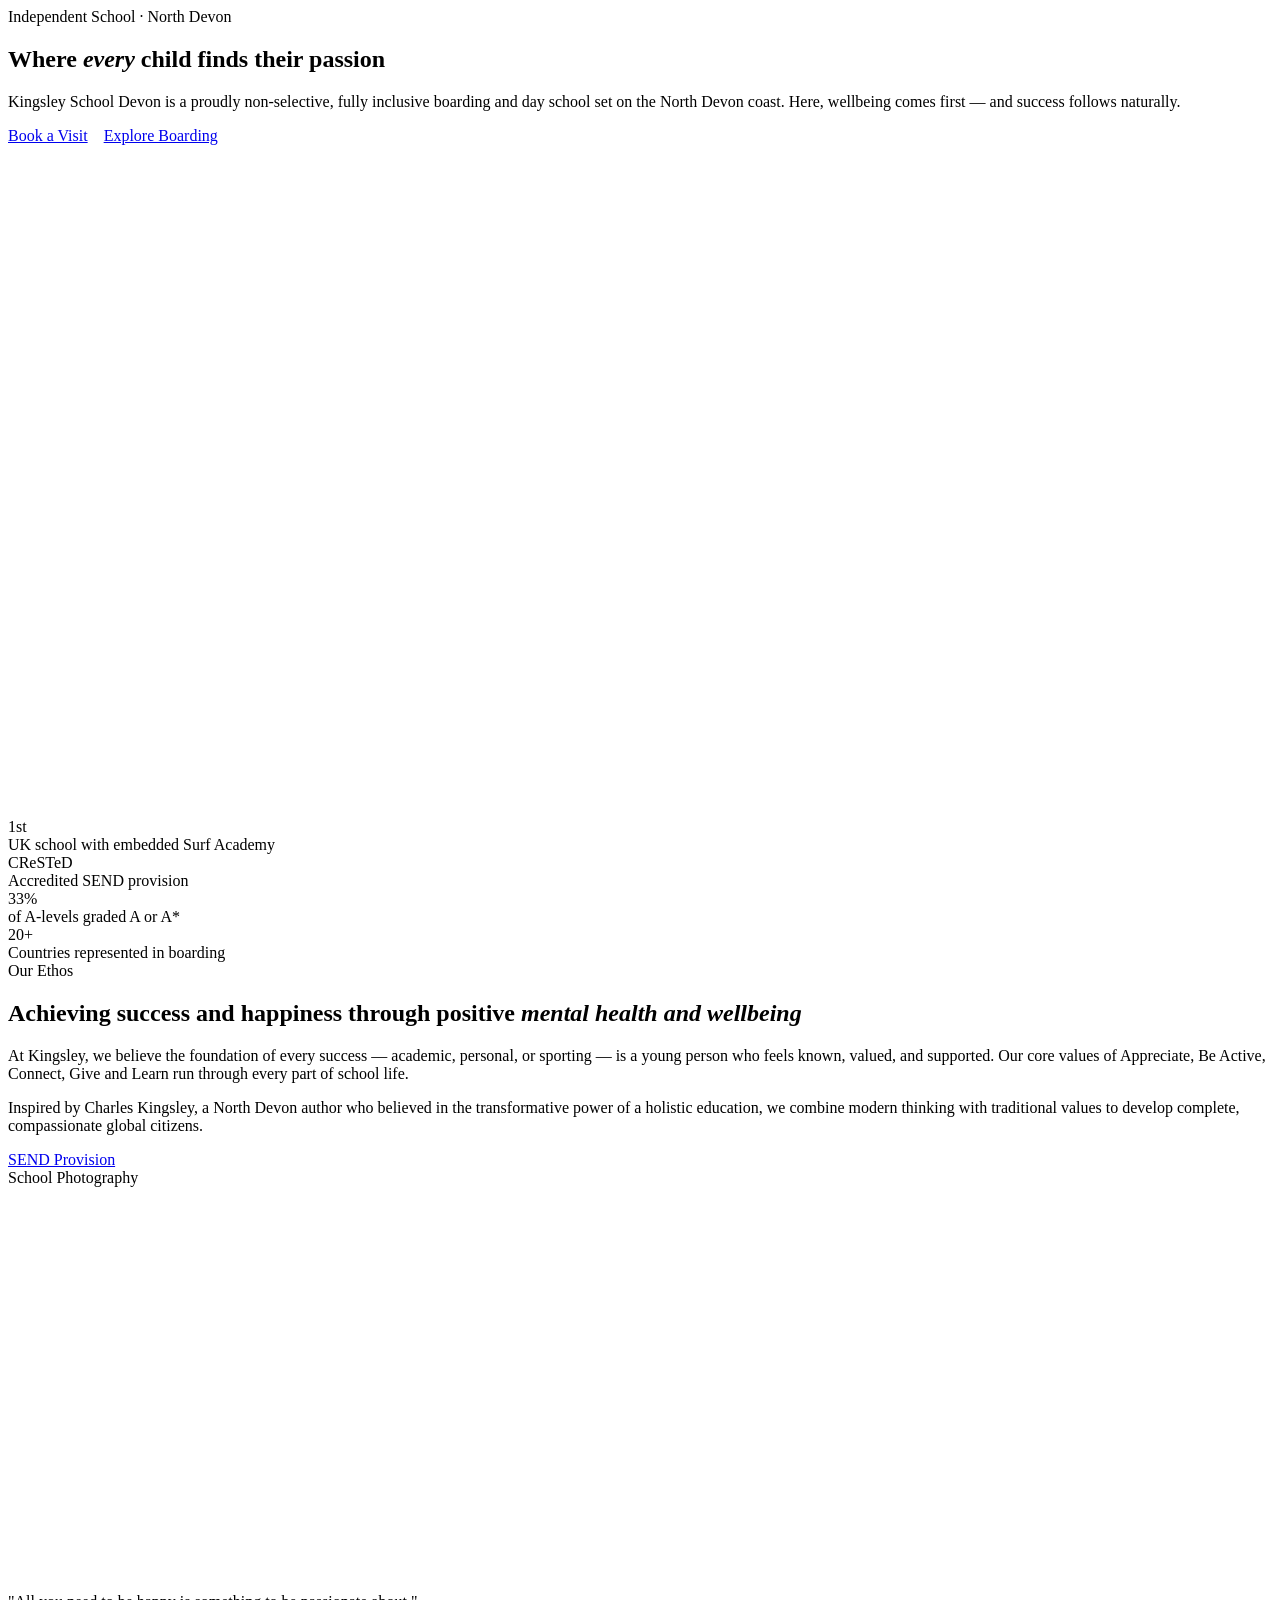
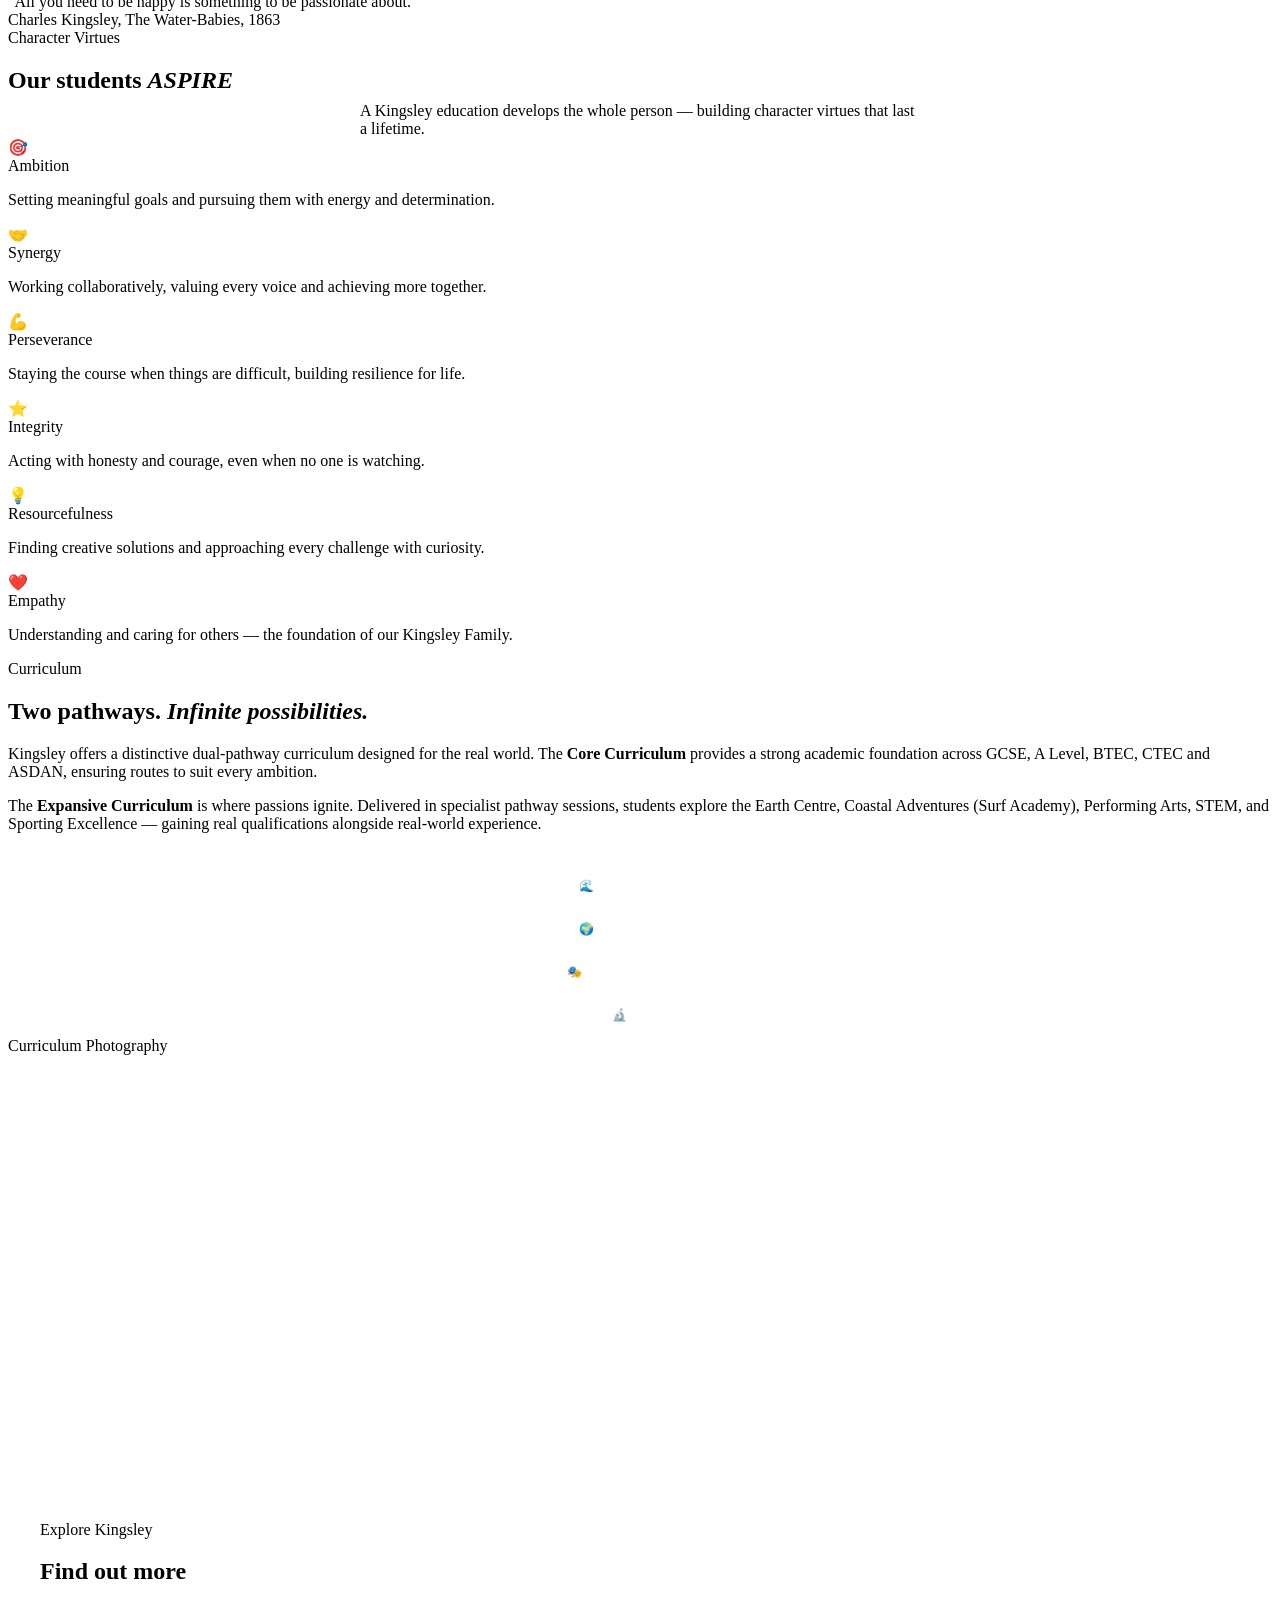
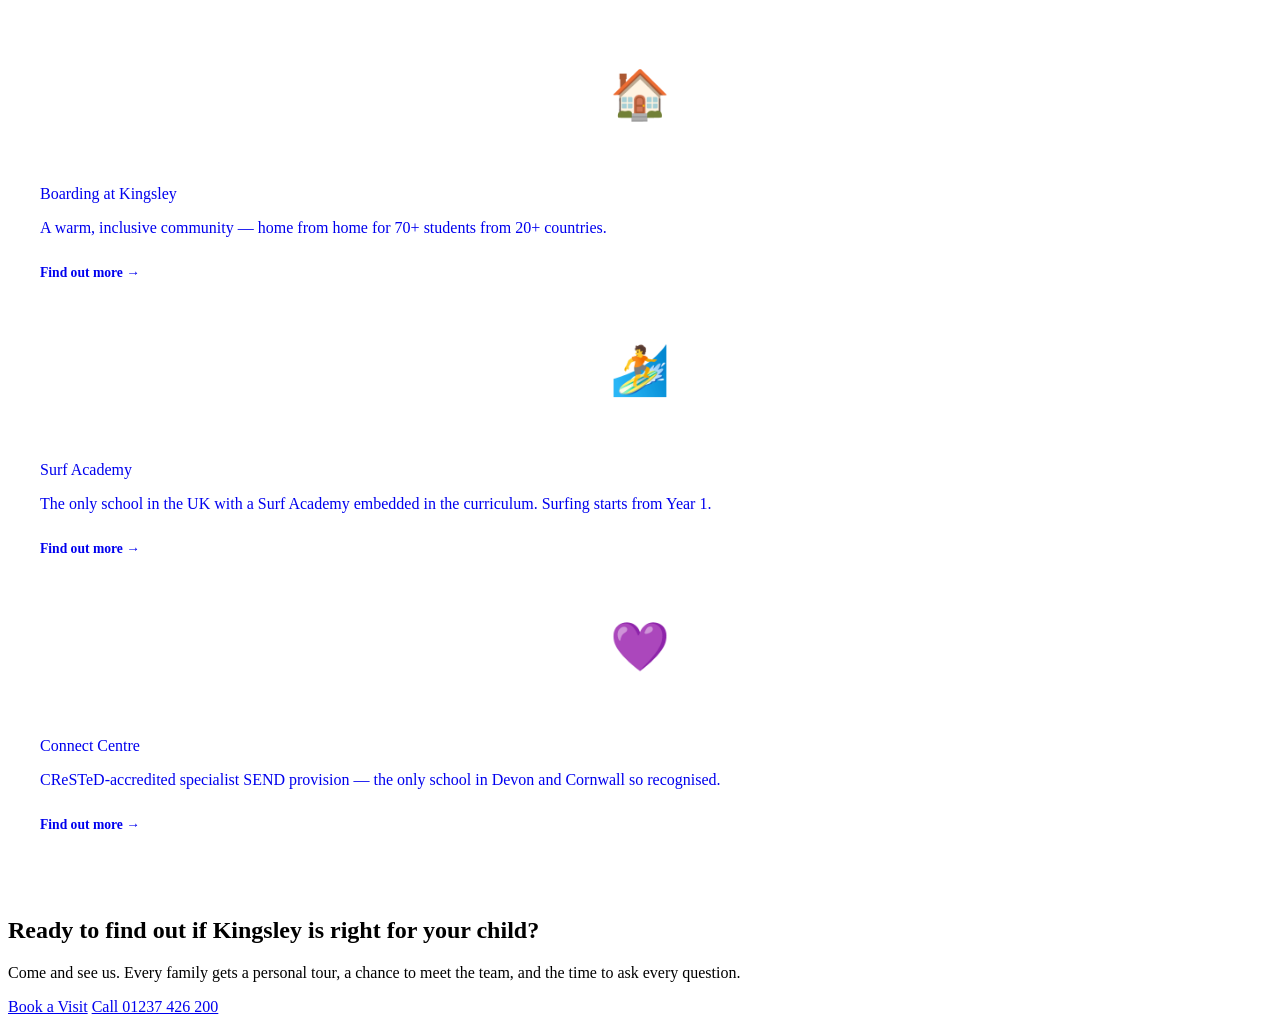
==== index.html @ e1a30c82 "Add files via upload" ====
<!DOCTYPE html>
<html lang="en">
<head>
  <meta charset="UTF-8">
  <meta name="viewport" content="width=device-width, initial-scale=1.0">
  <title>Kingsley School Devon | Nurturing Wellbeing · Achieving Success</title>
  <meta name="description" content="Kingsley School Devon — an independent boarding and day school in North Devon. Non-selective, inclusive, and home to the UK's only embedded Surf Academy.">
  <link rel="stylesheet" href="style.css">
</head>
<body>
<div id="nav-mount"></div>

<div class="page-body">

  <!-- HERO -->
  <section class="hero" style="min-height:90vh;">
    <div class="hero-bg" style="background-image:linear-gradient(to bottom right, #4a1a85, #00A4B1);"></div>
    <div class="hero-block">
      <div class="hero-eyebrow">Independent School · North Devon</div>
      <h1 class="hero-title">Where <em>every</em> child finds their passion</h1>
      <p class="hero-body">Kingsley School Devon is a proudly non-selective, fully inclusive boarding and day school set on the North Devon coast. Here, wellbeing comes first — and success follows naturally.</p>
      <div style="display:flex;gap:16px;flex-wrap:wrap;">
        <a href="mailto:admissions@kingsleydevon.com" class="btn btn-white">Book a Visit</a>
        <a href="boarding.html" class="btn btn-outline">Explore Boarding</a>
      </div>
    </div>
  </section>

  <!-- STAT STRIP -->
  <div class="stat-strip">
    <div class="stat-strip-inner">
      <div class="stat-item"><div class="stat-num">1st</div><div class="stat-label">UK school with embedded Surf Academy</div></div>
      <div class="stat-item"><div class="stat-num">CReSTeD</div><div class="stat-label">Accredited SEND provision</div></div>
      <div class="stat-item"><div class="stat-num">33%</div><div class="stat-label">of A-levels graded A or A*</div></div>
      <div class="stat-item"><div class="stat-num">20+</div><div class="stat-label">Countries represented in boarding</div></div>
    </div>
  </div>

  <!-- ETHOS SECTION -->
  <div class="section">
    <div class="two-col">
      <div>
        <div class="section-eyebrow">Our Ethos</div>
        <h2 class="section-title">Achieving success and happiness through positive <em>mental health and wellbeing</em></h2>
        <p class="section-body">At Kingsley, we believe the foundation of every success — academic, personal, or sporting — is a young person who feels known, valued, and supported. Our core values of Appreciate, Be Active, Connect, Give and Learn run through every part of school life.</p>
        <p class="section-body">Inspired by Charles Kingsley, a North Devon author who believed in the transformative power of a holistic education, we combine modern thinking with traditional values to develop complete, compassionate global citizens.</p>
        <div style="display:flex;gap:16px;flex-wrap:wrap;margin-top:8px;">
          <a href="connect-centre.html" class="btn btn-purple">SEND Provision</a>
        </div>
      </div>
      <div>
        <div class="img-placeholder" style="min-height:400px;">School Photography</div>
        <div class="quote-block" style="margin-top:24px;">
          <div class="quote-text">"All you need to be happy is something to be passionate about."</div>
          <div class="quote-attr">Charles Kingsley, The Water-Babies, 1863</div>
        </div>
      </div>
    </div>
  </div>

  <!-- ASPIRE VALUES -->
  <div class="section-full">
    <div class="section-inner">
      <div class="text-center mb-32">
        <div class="section-eyebrow">Character Virtues</div>
        <h2 class="section-title" style="margin-bottom:8px;">Our students <em>ASPIRE</em></h2>
        <p style="color:var(--text-mid);max-width:560px;margin:0 auto;">A Kingsley education develops the whole person — building character virtues that last a lifetime.</p>
      </div>
      <div class="three-col">
        <div class="card"><div class="card-body"><div class="card-icon">🎯</div><div class="card-title">Ambition</div><p class="card-text">Setting meaningful goals and pursuing them with energy and determination.</p></div></div>
        <div class="card"><div class="card-body"><div class="card-icon">🤝</div><div class="card-title">Synergy</div><p class="card-text">Working collaboratively, valuing every voice and achieving more together.</p></div></div>
        <div class="card"><div class="card-body"><div class="card-icon">💪</div><div class="card-title">Perseverance</div><p class="card-text">Staying the course when things are difficult, building resilience for life.</p></div></div>
        <div class="card"><div class="card-body"><div class="card-icon">⭐</div><div class="card-title">Integrity</div><p class="card-text">Acting with honesty and courage, even when no one is watching.</p></div></div>
        <div class="card"><div class="card-body"><div class="card-icon">💡</div><div class="card-title">Resourcefulness</div><p class="card-text">Finding creative solutions and approaching every challenge with curiosity.</p></div></div>
        <div class="card"><div class="card-body"><div class="card-icon">❤️</div><div class="card-title">Empathy</div><p class="card-text">Understanding and caring for others — the foundation of our Kingsley Family.</p></div></div>
      </div>
    </div>
  </div>

  <!-- CURRICULUM SECTION -->
  <div class="section">
    <div class="two-col reverse">
      <div>
        <div class="section-eyebrow">Curriculum</div>
        <h2 class="section-title">Two pathways. <em>Infinite possibilities.</em></h2>
        <p class="section-body">Kingsley offers a distinctive dual-pathway curriculum designed for the real world. The <strong>Core Curriculum</strong> provides a strong academic foundation across GCSE, A Level, BTEC, CTEC and ASDAN, ensuring routes to suit every ambition.</p>
        <p class="section-body">The <strong>Expansive Curriculum</strong> is where passions ignite. Delivered in specialist pathway sessions, students explore the Earth Centre, Coastal Adventures (Surf Academy), Performing Arts, STEM, and Sporting Excellence — gaining real qualifications alongside real-world experience.</p>
        <div class="four-col" style="margin-top:32px;gap:12px;">
          <div style="background:var(--purple);color:white;padding:14px 10px;border-radius:4px;text-align:center;font-size:0.75rem;font-weight:600;letter-spacing:0.05em;text-transform:uppercase;">🌊 Surf Academy</div>
          <div style="background:var(--teal);color:white;padding:14px 10px;border-radius:4px;text-align:center;font-size:0.75rem;font-weight:600;letter-spacing:0.05em;text-transform:uppercase;">🌍 Earth Centre</div>
          <div style="background:var(--purple);color:white;padding:14px 10px;border-radius:4px;text-align:center;font-size:0.75rem;font-weight:600;letter-spacing:0.05em;text-transform:uppercase;">🎭 Performing Arts</div>
          <div style="background:var(--teal);color:white;padding:14px 10px;border-radius:4px;text-align:center;font-size:0.75rem;font-weight:600;letter-spacing:0.05em;text-transform:uppercase;">🔬 STEM</div>
        </div>
      </div>
      <div>
        <div class="img-placeholder" style="min-height:420px;">Curriculum Photography</div>
      </div>
    </div>
  </div>

  <!-- QUICK LINKS STRIP -->
  <div style="background:var(--sand-light);padding:64px 32px;">
    <div style="max-width:var(--max-width);margin:0 auto;">
      <div class="text-center mb-32">
        <div class="section-eyebrow">Explore Kingsley</div>
        <h2 class="section-title">Find out more</h2>
      </div>
      <div class="three-col">
        <a href="boarding.html" style="text-decoration:none;">
          <div class="card" style="overflow:hidden;">
            <div style="background:linear-gradient(135deg,var(--purple),var(--purple-dark));height:180px;display:flex;align-items:center;justify-content:center;font-size:3rem;">🏠</div>
            <div class="card-body"><div class="card-title">Boarding at Kingsley</div><p class="card-text">A warm, inclusive community — home from home for 70+ students from 20+ countries.</p><span style="color:var(--teal);font-weight:700;font-size:0.85rem;margin-top:12px;display:inline-block;">Find out more →</span></div>
          </div>
        </a>
        <a href="surf-academy.html" style="text-decoration:none;">
          <div class="card" style="overflow:hidden;">
            <div style="background:linear-gradient(135deg,var(--teal),var(--teal-dark));height:180px;display:flex;align-items:center;justify-content:center;font-size:3rem;">🏄</div>
            <div class="card-body"><div class="card-title">Surf Academy</div><p class="card-text">The only school in the UK with a Surf Academy embedded in the curriculum. Surfing starts from Year 1.</p><span style="color:var(--teal);font-weight:700;font-size:0.85rem;margin-top:12px;display:inline-block;">Find out more →</span></div>
          </div>
        </a>
        <a href="connect-centre.html" style="text-decoration:none;">
          <div class="card" style="overflow:hidden;">
            <div style="background:linear-gradient(135deg,#4a1a85,var(--teal));height:180px;display:flex;align-items:center;justify-content:center;font-size:3rem;">💜</div>
            <div class="card-body"><div class="card-title">Connect Centre</div><p class="card-text">CReSTeD-accredited specialist SEND provision — the only school in Devon and Cornwall so recognised.</p><span style="color:var(--teal);font-weight:700;font-size:0.85rem;margin-top:12px;display:inline-block;">Find out more →</span></div>
          </div>
        </a>
      </div>
    </div>
  </div>

  <!-- ADMISSIONS CTA -->
  <div class="admissions-band">
    <h2>Ready to find out if Kingsley is right for your child?</h2>
    <p>Come and see us. Every family gets a personal tour, a chance to meet the team, and the time to ask every question.</p>
    <div class="btn-group">
      <a href="mailto:admissions@kingsleydevon.com" class="btn btn-white">Book a Visit</a>
      <a href="tel:+441237426200" class="btn btn-outline">Call 01237 426 200</a>
    </div>
  </div>

</div><!-- end page-body -->

<div id="footer-mount"></div>
<script src="nav.js"></script>
</body>
</html>
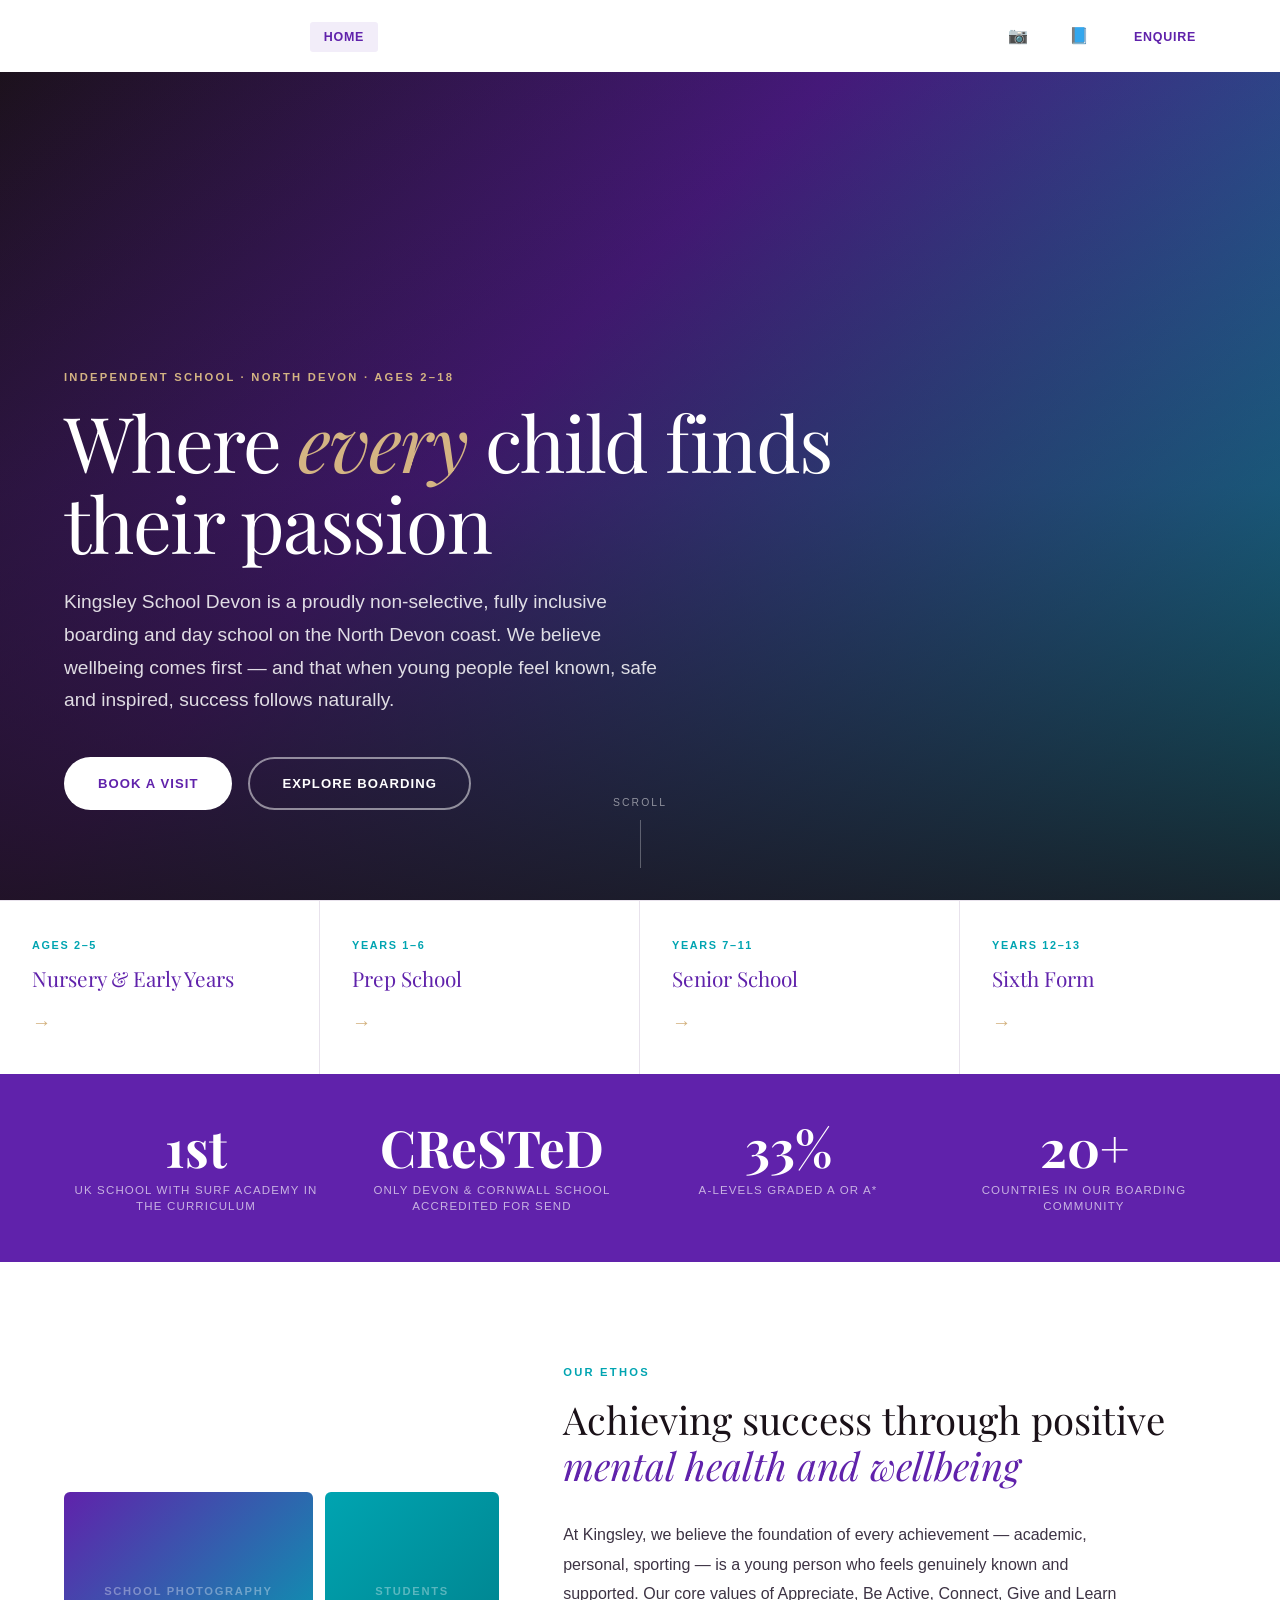
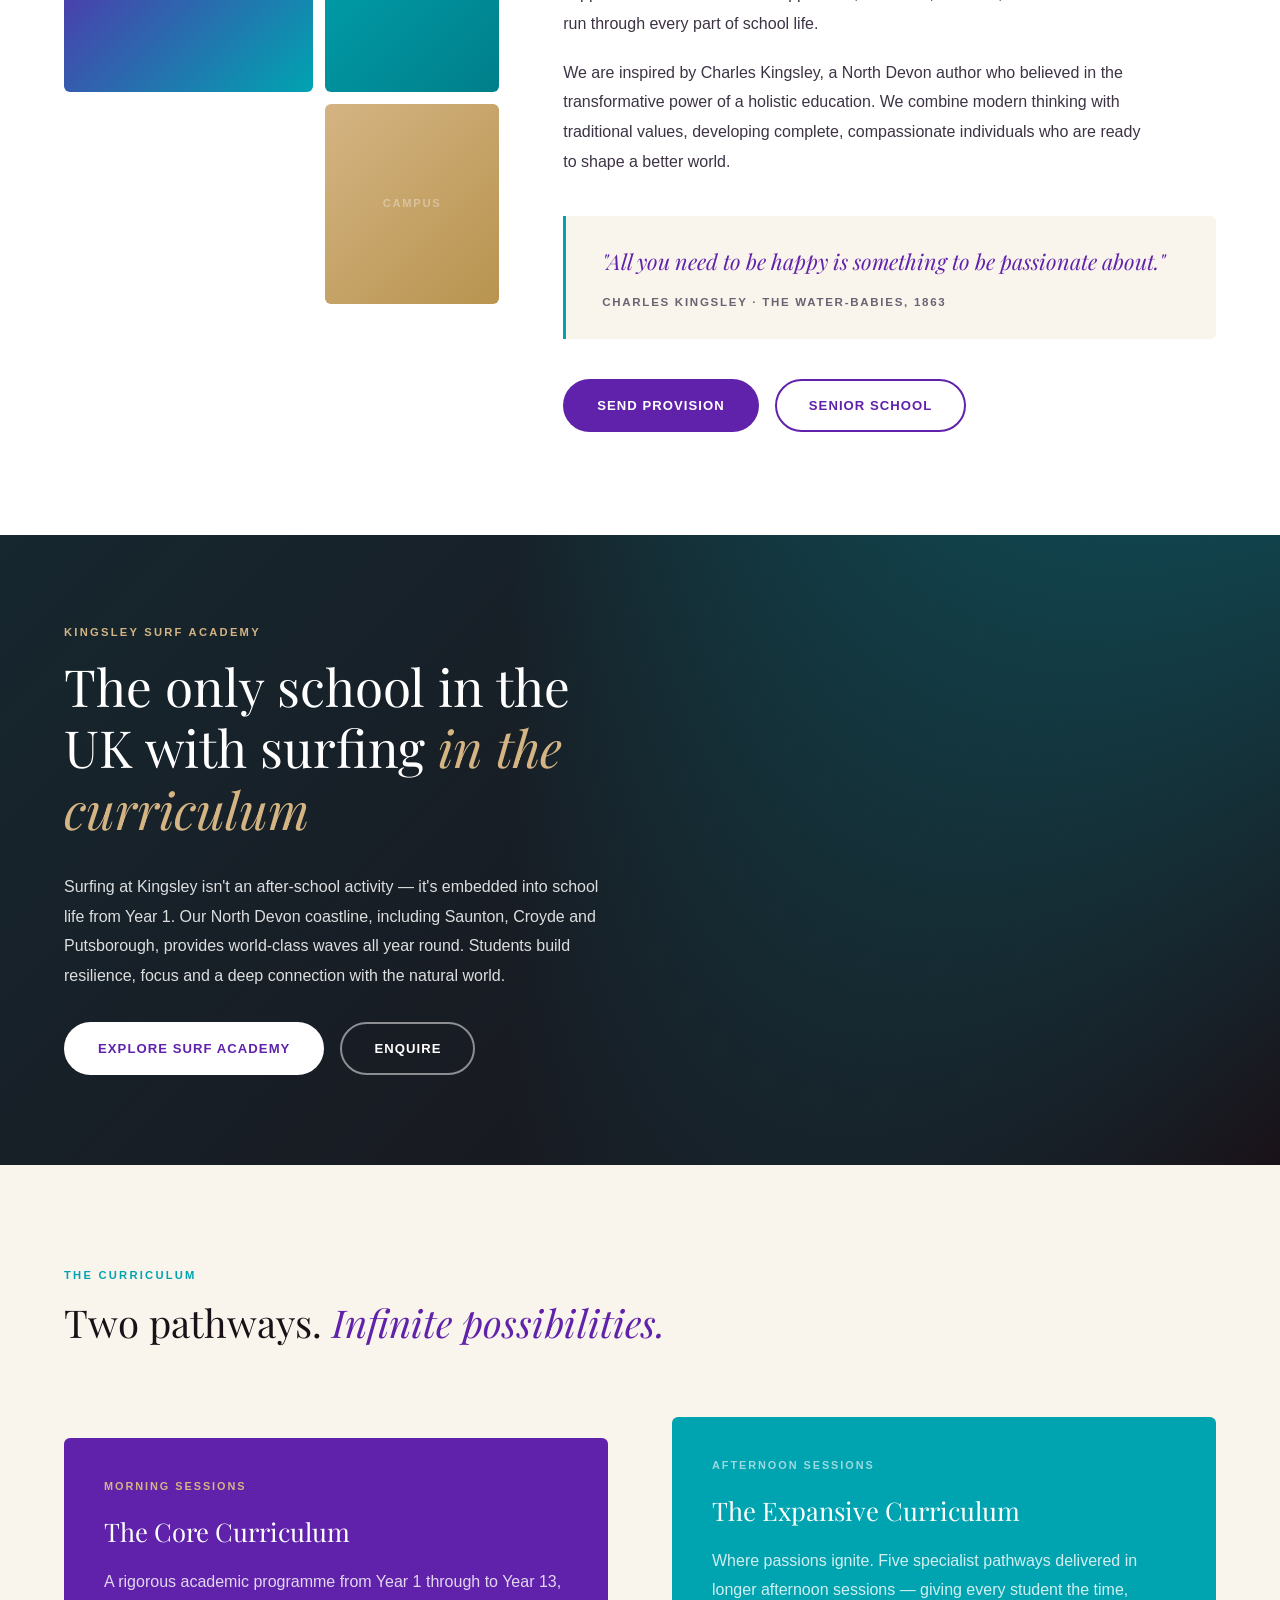
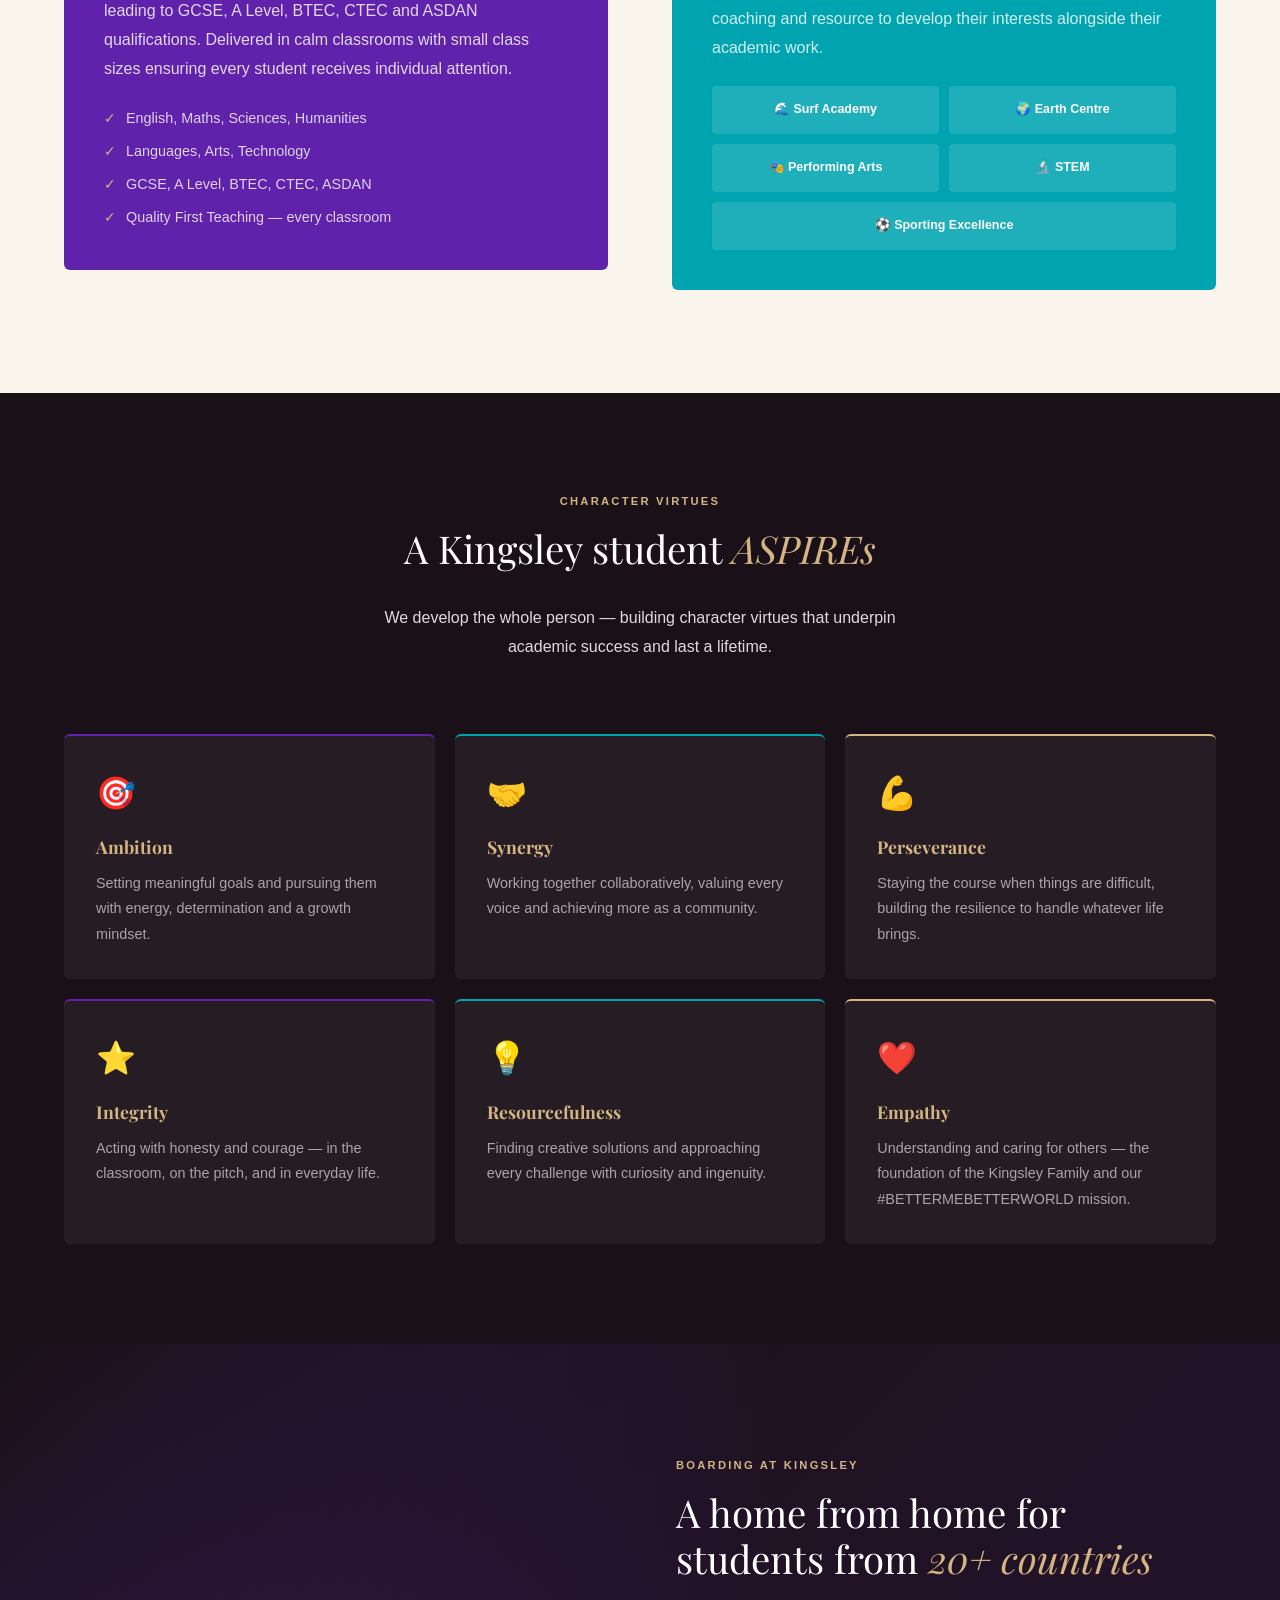
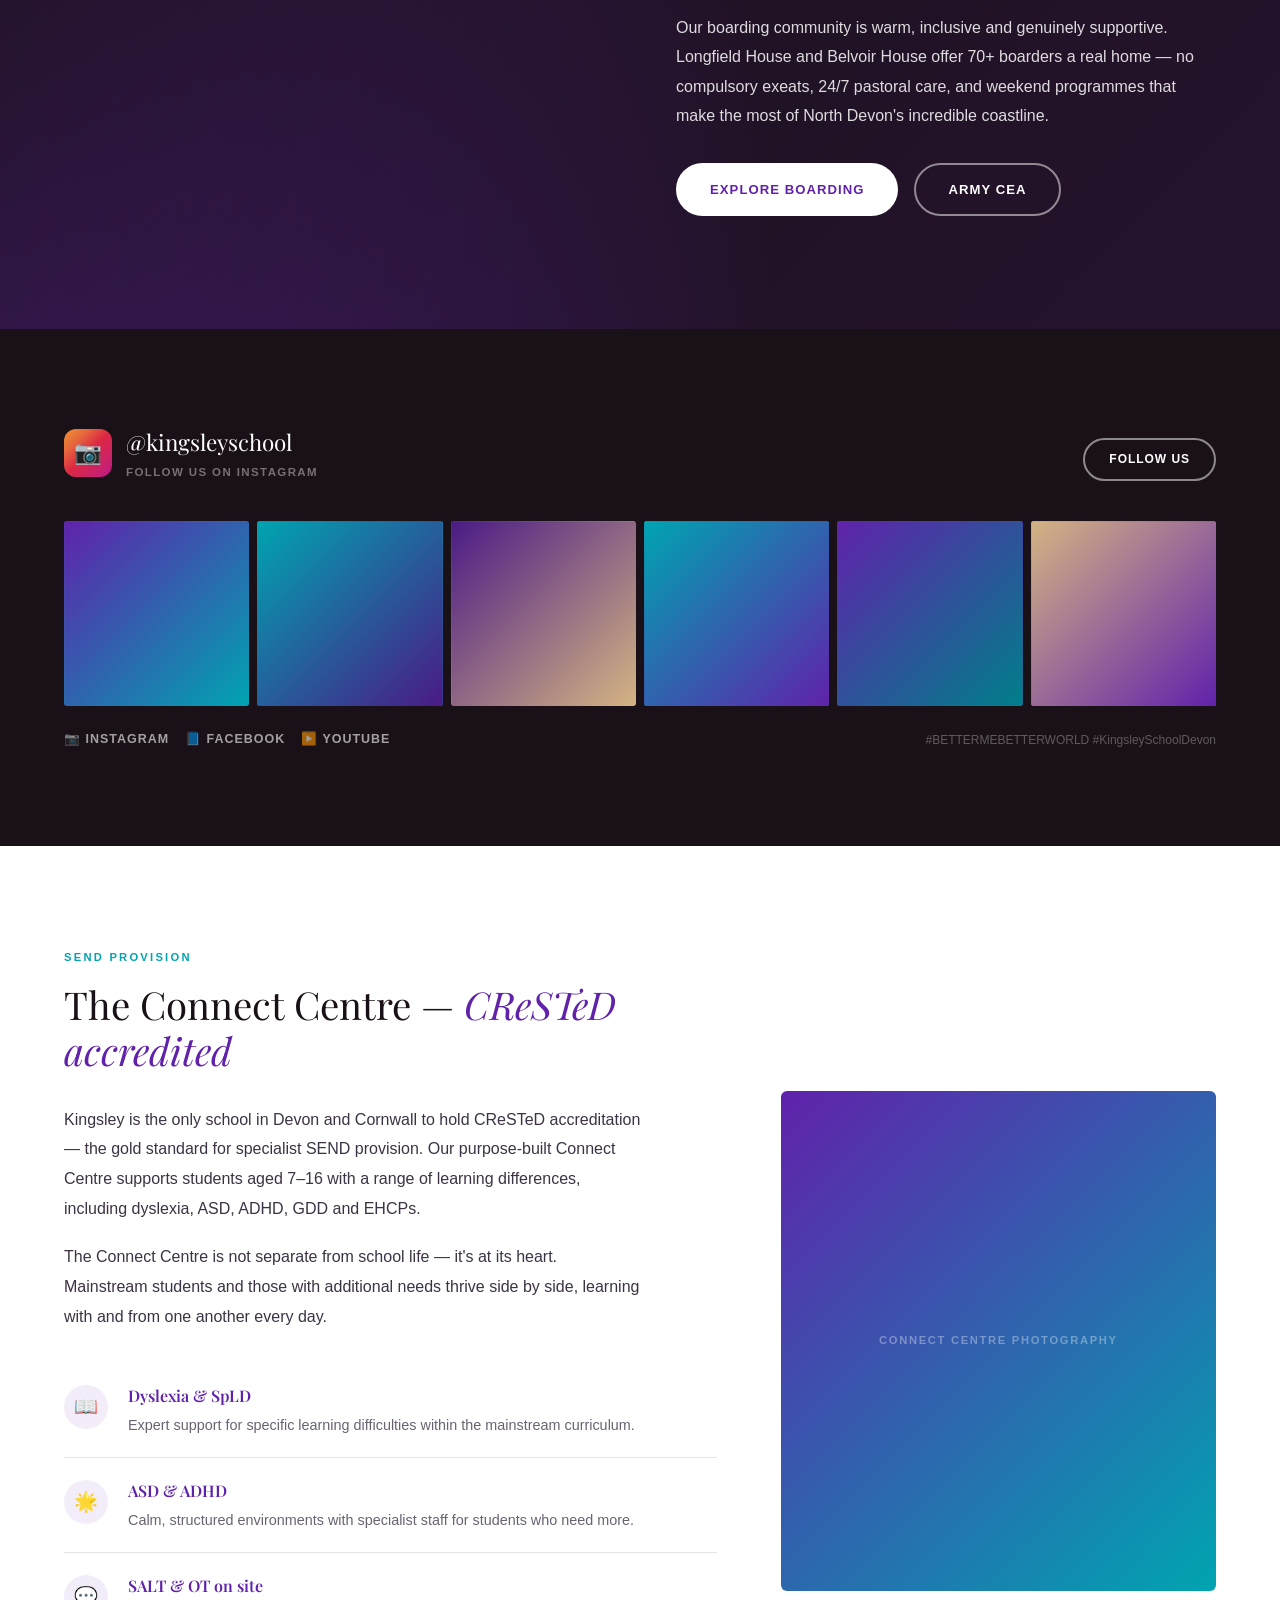
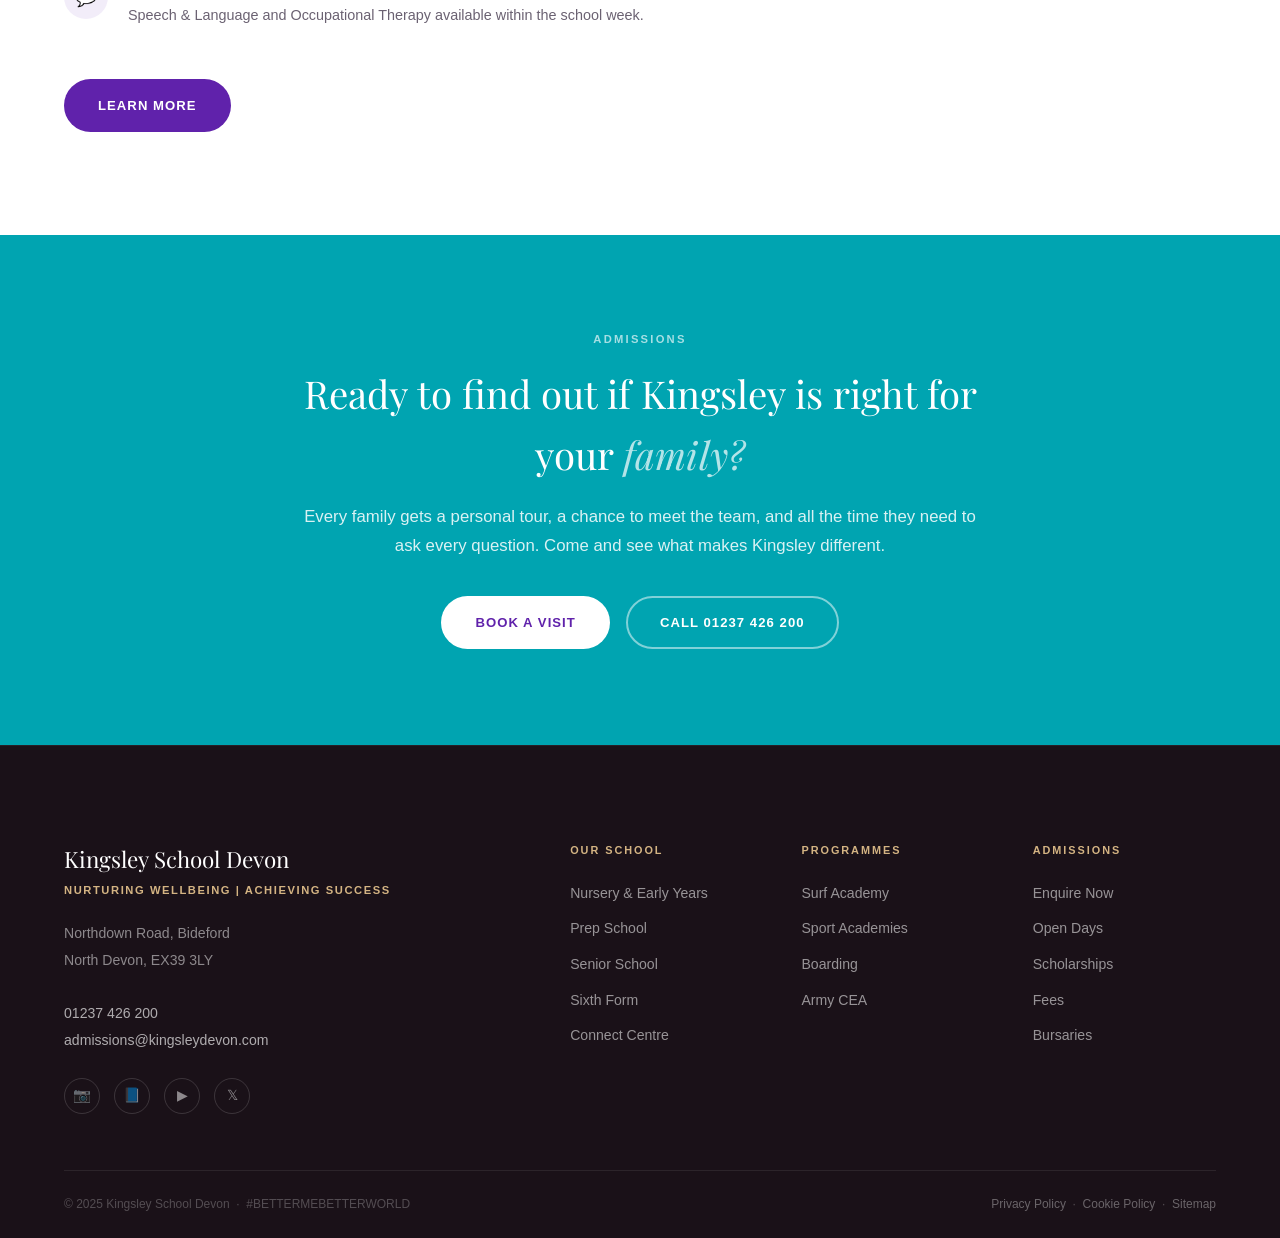
==== commit 11e4a9b2: "Redesign v2: cleaner style system, new school section pages, Instagram feed, scroll nav" ====
--- a/index.html
+++ b/index.html
@@ -4,143 +4,354 @@
   <meta charset="UTF-8">
   <meta name="viewport" content="width=device-width, initial-scale=1.0">
   <title>Kingsley School Devon | Nurturing Wellbeing · Achieving Success</title>
-  <meta name="description" content="Kingsley School Devon — an independent boarding and day school in North Devon. Non-selective, inclusive, and home to the UK's only embedded Surf Academy.">
+  <meta name="description" content="Kingsley School Devon — an independent boarding and day school in North Devon for ages 2–18. Non-selective, inclusive, and home to the UK's only embedded Surf Academy.">
+  <meta property="og:title" content="Kingsley School Devon">
+  <meta property="og:description" content="Where every child finds their passion. Independent school in North Devon, ages 2–18.">
+  <meta property="og:type" content="website">
   <link rel="stylesheet" href="style.css">
 </head>
 <body>
+
 <div id="nav-mount"></div>
 
 <div class="page-body">
 
-  <!-- HERO -->
-  <section class="hero" style="min-height:90vh;">
-    <div class="hero-bg" style="background-image:linear-gradient(to bottom right, #4a1a85, #00A4B1);"></div>
-    <div class="hero-block">
-      <div class="hero-eyebrow">Independent School · North Devon</div>
+  <!-- ═══════════════════════════════════════
+       HERO — full bleed, type over photography
+  ════════════════════════════════════════ -->
+  <section class="hero-fullbleed">
+    <div class="hero-bg-img" style="background-image:linear-gradient(135deg,#1a1118 0%,#4a1a85 40%,#00A4B1 100%);"></div>
+    <div class="hero-overlay"></div>
+
+    <div class="hero-content" style="max-width:var(--max);margin:0 auto;width:100%;padding-bottom:clamp(64px,10vh,120px);">
+      <span class="t-eyebrow t-eyebrow--sand">Independent School · North Devon · Ages 2–18</span>
       <h1 class="hero-title">Where <em>every</em> child finds their passion</h1>
-      <p class="hero-body">Kingsley School Devon is a proudly non-selective, fully inclusive boarding and day school set on the North Devon coast. Here, wellbeing comes first — and success follows naturally.</p>
-      <div style="display:flex;gap:16px;flex-wrap:wrap;">
+      <p class="hero-subtitle">Kingsley School Devon is a proudly non-selective, fully inclusive boarding and day school on the North Devon coast. We believe wellbeing comes first — and that when young people feel known, safe and inspired, success follows naturally.</p>
+      <div class="btn-group">
         <a href="mailto:admissions@kingsleydevon.com" class="btn btn-white">Book a Visit</a>
-        <a href="boarding.html" class="btn btn-outline">Explore Boarding</a>
-      </div>
-    </div>
-  </section>
-
-  <!-- STAT STRIP -->
+        <a href="boarding.html" class="btn btn-outline-white">Explore Boarding</a>
+      </div>
+    </div>
+    <div class="hero-scroll">Scroll</div>
+  </section>
+
+  <!-- ═══════════════════════════════════════
+       SCHOOL NAVIGATION STRIP
+  ════════════════════════════════════════ -->
+  <div class="school-strip">
+    <a href="nursery.html" class="school-strip-item">
+      <span class="school-strip-age">Ages 2–5</span>
+      <span class="school-strip-name">Nursery &amp; Early Years</span>
+      <span class="school-strip-arrow">→</span>
+    </a>
+    <a href="prep-school.html" class="school-strip-item">
+      <span class="school-strip-age">Years 1–6</span>
+      <span class="school-strip-name">Prep School</span>
+      <span class="school-strip-arrow">→</span>
+    </a>
+    <a href="senior-school.html" class="school-strip-item">
+      <span class="school-strip-age">Years 7–11</span>
+      <span class="school-strip-name">Senior School</span>
+      <span class="school-strip-arrow">→</span>
+    </a>
+    <a href="sixth-form.html" class="school-strip-item">
+      <span class="school-strip-age">Years 12–13</span>
+      <span class="school-strip-name">Sixth Form</span>
+      <span class="school-strip-arrow">→</span>
+    </a>
+  </div>
+
+  <!-- ═══════════════════════════════════════
+       STAT STRIP
+  ════════════════════════════════════════ -->
   <div class="stat-strip">
     <div class="stat-strip-inner">
-      <div class="stat-item"><div class="stat-num">1st</div><div class="stat-label">UK school with embedded Surf Academy</div></div>
-      <div class="stat-item"><div class="stat-num">CReSTeD</div><div class="stat-label">Accredited SEND provision</div></div>
-      <div class="stat-item"><div class="stat-num">33%</div><div class="stat-label">of A-levels graded A or A*</div></div>
-      <div class="stat-item"><div class="stat-num">20+</div><div class="stat-label">Countries represented in boarding</div></div>
+      <div>
+        <div class="stat-num">1st</div>
+        <div class="stat-label">UK school with Surf Academy in the curriculum</div>
+      </div>
+      <div>
+        <div class="stat-num">CReSTeD</div>
+        <div class="stat-label">Only Devon & Cornwall school accredited for SEND</div>
+      </div>
+      <div>
+        <div class="stat-num">33%</div>
+        <div class="stat-label">A-levels graded A or A*</div>
+      </div>
+      <div>
+        <div class="stat-num">20+</div>
+        <div class="stat-label">Countries in our boarding community</div>
+      </div>
     </div>
   </div>
 
-  <!-- ETHOS SECTION -->
-  <div class="section">
-    <div class="two-col">
-      <div>
-        <div class="section-eyebrow">Our Ethos</div>
-        <h2 class="section-title">Achieving success and happiness through positive <em>mental health and wellbeing</em></h2>
-        <p class="section-body">At Kingsley, we believe the foundation of every success — academic, personal, or sporting — is a young person who feels known, valued, and supported. Our core values of Appreciate, Be Active, Connect, Give and Learn run through every part of school life.</p>
-        <p class="section-body">Inspired by Charles Kingsley, a North Devon author who believed in the transformative power of a holistic education, we combine modern thinking with traditional values to develop complete, compassionate global citizens.</p>
-        <div style="display:flex;gap:16px;flex-wrap:wrap;margin-top:8px;">
-          <a href="connect-centre.html" class="btn btn-purple">SEND Provision</a>
-        </div>
-      </div>
-      <div>
-        <div class="img-placeholder" style="min-height:400px;">School Photography</div>
-        <div class="quote-block" style="margin-top:24px;">
-          <div class="quote-text">"All you need to be happy is something to be passionate about."</div>
-          <div class="quote-attr">Charles Kingsley, The Water-Babies, 1863</div>
-        </div>
+  <!-- ═══════════════════════════════════════
+       ETHOS — photo left, copy right
+  ════════════════════════════════════════ -->
+  <section class="section">
+    <div class="section-inner">
+      <div class="grid-2 grid-2--40-60">
+        <div class="photo-grid">
+          <div class="photo-grid__main"><div class="photo-placeholder">School Photography</div></div>
+          <div class="photo-grid__top-right"><div class="photo-placeholder photo-placeholder--teal">Students</div></div>
+          <div class="photo-grid__bottom-right"><div class="photo-placeholder photo-placeholder--sand">Campus</div></div>
+        </div>
+        <div>
+          <span class="t-eyebrow">Our Ethos</span>
+          <h2 class="t-h2 u-mb">Achieving success through positive <em>mental health and wellbeing</em></h2>
+          <p class="t-body">At Kingsley, we believe the foundation of every achievement — academic, personal, sporting — is a young person who feels genuinely known and supported. Our core values of Appreciate, Be Active, Connect, Give and Learn run through every part of school life.</p>
+          <p class="t-body">We are inspired by Charles Kingsley, a North Devon author who believed in the transformative power of a holistic education. We combine modern thinking with traditional values, developing complete, compassionate individuals who are ready to shape a better world.</p>
+          <div class="pullquote">
+            <div class="pullquote-text">"All you need to be happy is something to be passionate about."</div>
+            <div class="pullquote-attr">Charles Kingsley · The Water-Babies, 1863</div>
+          </div>
+          <div class="btn-group u-mt">
+            <a href="connect-centre.html" class="btn btn-primary">SEND Provision</a>
+            <a href="senior-school.html" class="btn btn-outline-purple">Senior School</a>
+          </div>
+        </div>
+      </div>
+    </div>
+  </section>
+
+  <!-- ═══════════════════════════════════════
+       FULL-BLEED SURF — image with text overlay
+  ════════════════════════════════════════ -->
+  <section class="imgSection" style="min-height:70vh;">
+    <div class="imgSection-bg" style="background-image:linear-gradient(135deg,#00A4B1 0%,#1a1118 100%);"></div>
+    <div class="imgSection-overlay"></div>
+    <div class="imgSection-content">
+      <div class="imgSection-box">
+        <span class="t-eyebrow t-eyebrow--sand">Kingsley Surf Academy</span>
+        <h2 class="t-h2 t-h2--white u-mb" style="font-size:clamp(2rem,4vw,3.4rem);">The only school in the UK with surfing <em>in the curriculum</em></h2>
+        <p class="t-body t-body--white u-mb">Surfing at Kingsley isn't an after-school activity — it's embedded into school life from Year 1. Our North Devon coastline, including Saunton, Croyde and Putsborough, provides world-class waves all year round. Students build resilience, focus and a deep connection with the natural world.</p>
+        <div class="btn-group">
+          <a href="surf-academy.html" class="btn btn-white">Explore Surf Academy</a>
+          <a href="mailto:admissions@kingsleydevon.com" class="btn btn-outline-white">Enquire</a>
+        </div>
+      </div>
+    </div>
+  </section>
+
+  <!-- ═══════════════════════════════════════
+       CURRICULUM — two column
+  ════════════════════════════════════════ -->
+  <section class="section section--sand">
+    <div class="section-inner">
+      <div class="section-header">
+        <span class="t-eyebrow">The Curriculum</span>
+        <h2 class="t-h2">Two pathways. <em>Infinite possibilities.</em></h2>
+      </div>
+      <div class="grid-2">
+        <div>
+          <div style="background:var(--purple);border-radius:var(--radius);padding:40px;color:white;height:100%;">
+            <span style="font-size:0.68rem;font-weight:700;letter-spacing:0.18em;text-transform:uppercase;color:var(--sand);display:block;margin-bottom:16px;">Morning Sessions</span>
+            <h3 style="font-family:var(--font-serif);font-size:1.6rem;color:white;font-weight:400;margin-bottom:16px;">The Core Curriculum</h3>
+            <p style="color:rgba(255,255,255,0.82);line-height:1.8;margin-bottom:24px;">A rigorous academic programme from Year 1 through to Year 13, leading to GCSE, A Level, BTEC, CTEC and ASDAN qualifications. Delivered in calm classrooms with small class sizes ensuring every student receives individual attention.</p>
+            <ul style="list-style:none;display:flex;flex-direction:column;gap:10px;">
+              <li style="color:rgba(255,255,255,0.8);font-size:0.9rem;display:flex;align-items:center;gap:10px;"><span style="color:var(--sand);">✓</span>English, Maths, Sciences, Humanities</li>
+              <li style="color:rgba(255,255,255,0.8);font-size:0.9rem;display:flex;align-items:center;gap:10px;"><span style="color:var(--sand);">✓</span>Languages, Arts, Technology</li>
+              <li style="color:rgba(255,255,255,0.8);font-size:0.9rem;display:flex;align-items:center;gap:10px;"><span style="color:var(--sand);">✓</span>GCSE, A Level, BTEC, CTEC, ASDAN</li>
+              <li style="color:rgba(255,255,255,0.8);font-size:0.9rem;display:flex;align-items:center;gap:10px;"><span style="color:var(--sand);">✓</span>Quality First Teaching — every classroom</li>
+            </ul>
+          </div>
+        </div>
+        <div>
+          <div style="background:var(--teal);border-radius:var(--radius);padding:40px;color:white;height:100%;">
+            <span style="font-size:0.68rem;font-weight:700;letter-spacing:0.18em;text-transform:uppercase;color:rgba(255,255,255,0.6);display:block;margin-bottom:16px;">Afternoon Sessions</span>
+            <h3 style="font-family:var(--font-serif);font-size:1.6rem;color:white;font-weight:400;margin-bottom:16px;">The Expansive Curriculum</h3>
+            <p style="color:rgba(255,255,255,0.82);line-height:1.8;margin-bottom:24px;">Where passions ignite. Five specialist pathways delivered in longer afternoon sessions — giving every student the time, coaching and resource to develop their interests alongside their academic work.</p>
+            <div style="display:grid;grid-template-columns:1fr 1fr;gap:10px;">
+              <div style="background:rgba(255,255,255,0.12);border-radius:4px;padding:14px;text-align:center;font-size:0.78rem;font-weight:700;color:white;">🌊 Surf Academy</div>
+              <div style="background:rgba(255,255,255,0.12);border-radius:4px;padding:14px;text-align:center;font-size:0.78rem;font-weight:700;color:white;">🌍 Earth Centre</div>
+              <div style="background:rgba(255,255,255,0.12);border-radius:4px;padding:14px;text-align:center;font-size:0.78rem;font-weight:700;color:white;">🎭 Performing Arts</div>
+              <div style="background:rgba(255,255,255,0.12);border-radius:4px;padding:14px;text-align:center;font-size:0.78rem;font-weight:700;color:white;">🔬 STEM</div>
+              <div style="background:rgba(255,255,255,0.12);border-radius:4px;padding:14px;text-align:center;font-size:0.78rem;font-weight:700;color:white;grid-column:1/-1;">⚽ Sporting Excellence</div>
+            </div>
+          </div>
+        </div>
+      </div>
+    </div>
+  </section>
+
+  <!-- ═══════════════════════════════════════
+       ASPIRE — full width, dark background
+  ════════════════════════════════════════ -->
+  <section class="section panel-ink">
+    <div class="section-inner">
+      <div class="section-header section-header--center">
+        <span class="t-eyebrow t-eyebrow--sand">Character Virtues</span>
+        <h2 class="t-h2 t-h2--white u-mb">A Kingsley student <em>ASPIREs</em></h2>
+        <p class="t-body t-body--white" style="margin:0 auto 0;max-width:60ch;text-align:center;">We develop the whole person — building character virtues that underpin academic success and last a lifetime.</p>
+      </div>
+      <div class="grid-3 u-mt-lg" style="gap:20px;">
+        <div style="background:rgba(255,255,255,0.05);border-radius:var(--radius);padding:32px;border-top:2px solid var(--purple);">
+          <div style="font-size:2rem;margin-bottom:14px;">🎯</div>
+          <h3 style="font-family:var(--font-serif);font-size:1.1rem;color:var(--sand);margin-bottom:10px;">Ambition</h3>
+          <p style="font-size:0.9rem;color:rgba(255,255,255,0.6);line-height:1.75;">Setting meaningful goals and pursuing them with energy, determination and a growth mindset.</p>
+        </div>
+        <div style="background:rgba(255,255,255,0.05);border-radius:var(--radius);padding:32px;border-top:2px solid var(--teal);">
+          <div style="font-size:2rem;margin-bottom:14px;">🤝</div>
+          <h3 style="font-family:var(--font-serif);font-size:1.1rem;color:var(--sand);margin-bottom:10px;">Synergy</h3>
+          <p style="font-size:0.9rem;color:rgba(255,255,255,0.6);line-height:1.75;">Working together collaboratively, valuing every voice and achieving more as a community.</p>
+        </div>
+        <div style="background:rgba(255,255,255,0.05);border-radius:var(--radius);padding:32px;border-top:2px solid var(--sand);">
+          <div style="font-size:2rem;margin-bottom:14px;">💪</div>
+          <h3 style="font-family:var(--font-serif);font-size:1.1rem;color:var(--sand);margin-bottom:10px;">Perseverance</h3>
+          <p style="font-size:0.9rem;color:rgba(255,255,255,0.6);line-height:1.75;">Staying the course when things are difficult, building the resilience to handle whatever life brings.</p>
+        </div>
+        <div style="background:rgba(255,255,255,0.05);border-radius:var(--radius);padding:32px;border-top:2px solid var(--purple);">
+          <div style="font-size:2rem;margin-bottom:14px;">⭐</div>
+          <h3 style="font-family:var(--font-serif);font-size:1.1rem;color:var(--sand);margin-bottom:10px;">Integrity</h3>
+          <p style="font-size:0.9rem;color:rgba(255,255,255,0.6);line-height:1.75;">Acting with honesty and courage — in the classroom, on the pitch, and in everyday life.</p>
+        </div>
+        <div style="background:rgba(255,255,255,0.05);border-radius:var(--radius);padding:32px;border-top:2px solid var(--teal);">
+          <div style="font-size:2rem;margin-bottom:14px;">💡</div>
+          <h3 style="font-family:var(--font-serif);font-size:1.1rem;color:var(--sand);margin-bottom:10px;">Resourcefulness</h3>
+          <p style="font-size:0.9rem;color:rgba(255,255,255,0.6);line-height:1.75;">Finding creative solutions and approaching every challenge with curiosity and ingenuity.</p>
+        </div>
+        <div style="background:rgba(255,255,255,0.05);border-radius:var(--radius);padding:32px;border-top:2px solid var(--sand);">
+          <div style="font-size:2rem;margin-bottom:14px;">❤️</div>
+          <h3 style="font-family:var(--font-serif);font-size:1.1rem;color:var(--sand);margin-bottom:10px;">Empathy</h3>
+          <p style="font-size:0.9rem;color:rgba(255,255,255,0.6);line-height:1.75;">Understanding and caring for others — the foundation of the Kingsley Family and our #BETTERMEBETTERWORLD mission.</p>
+        </div>
+      </div>
+    </div>
+  </section>
+
+  <!-- ═══════════════════════════════════════
+       BOARDING — full-bleed image, right overlay
+  ════════════════════════════════════════ -->
+  <section class="imgSection" style="min-height:65vh;">
+    <div class="imgSection-bg" style="background-image:linear-gradient(135deg,#1a1118 0%,#6022AB 100%);"></div>
+    <div class="imgSection-overlay imgSection-overlay--right"></div>
+    <div class="imgSection-content imgSection-content--right">
+      <div class="imgSection-box">
+        <span class="t-eyebrow t-eyebrow--sand">Boarding at Kingsley</span>
+        <h2 class="t-h2 t-h2--white u-mb">A home from home for students from <em>20+ countries</em></h2>
+        <p class="t-body t-body--white u-mb">Our boarding community is warm, inclusive and genuinely supportive. Longfield House and Belvoir House offer 70+ boarders a real home — no compulsory exeats, 24/7 pastoral care, and weekend programmes that make the most of North Devon's incredible coastline.</p>
+        <div class="btn-group">
+          <a href="boarding.html" class="btn btn-white">Explore Boarding</a>
+          <a href="army-cea.html" class="btn btn-outline-white">Army CEA</a>
+        </div>
+      </div>
+    </div>
+  </section>
+
+  <!-- ═══════════════════════════════════════
+       INSTAGRAM FEED
+  ════════════════════════════════════════ -->
+  <section class="insta-section">
+    <div class="insta-header">
+      <div class="insta-brand">
+        <div class="insta-icon">📷</div>
+        <div class="insta-handle">
+          @kingsleyschool
+          <span>Follow us on Instagram</span>
+        </div>
+      </div>
+      <a href="https://www.instagram.com/kingsleyschool/" target="_blank" rel="noopener" class="btn btn-outline-white" style="font-size:0.75rem;padding:10px 24px;">Follow Us</a>
+    </div>
+
+    <div class="insta-grid">
+      <a class="insta-post" href="https://www.instagram.com/kingsleyschool/" target="_blank" rel="noopener">
+        <div class="insta-post-bg"></div>
+        <div class="insta-post-overlay"><span>View Post</span></div>
+      </a>
+      <a class="insta-post" href="https://www.instagram.com/kingsleyschool/" target="_blank" rel="noopener">
+        <div class="insta-post-bg"></div>
+        <div class="insta-post-overlay"><span>View Post</span></div>
+      </a>
+      <a class="insta-post" href="https://www.instagram.com/kingsleyschool/" target="_blank" rel="noopener">
+        <div class="insta-post-bg"></div>
+        <div class="insta-post-overlay"><span>View Post</span></div>
+      </a>
+      <a class="insta-post" href="https://www.instagram.com/kingsleyschool/" target="_blank" rel="noopener">
+        <div class="insta-post-bg"></div>
+        <div class="insta-post-overlay"><span>View Post</span></div>
+      </a>
+      <a class="insta-post" href="https://www.instagram.com/kingsleyschool/" target="_blank" rel="noopener">
+        <div class="insta-post-bg"></div>
+        <div class="insta-post-overlay"><span>View Post</span></div>
+      </a>
+      <a class="insta-post" href="https://www.instagram.com/kingsleyschool/" target="_blank" rel="noopener">
+        <div class="insta-post-bg"></div>
+        <div class="insta-post-overlay"><span>View Post</span></div>
+      </a>
+    </div>
+
+    <div class="insta-cta">
+      <div class="insta-follow-links">
+        <a href="https://www.instagram.com/kingsleyschool/" target="_blank" rel="noopener">📷 Instagram</a>
+        <a href="https://www.facebook.com/KingsleySchoolDevon" target="_blank" rel="noopener">📘 Facebook</a>
+        <a href="https://www.youtube.com/@kingsleydevon" target="_blank" rel="noopener">▶️ YouTube</a>
+      </div>
+      <span style="color:rgba(255,255,255,0.3);font-size:0.75rem;">#BETTERMEBETTERWORLD #KingsleySchoolDevon</span>
+    </div>
+  </section>
+
+  <!-- ═══════════════════════════════════════
+       CONNECT CENTRE CALLOUT
+  ════════════════════════════════════════ -->
+  <section class="section">
+    <div class="section-inner">
+      <div class="grid-2 grid-2--60-40">
+        <div>
+          <span class="t-eyebrow">SEND Provision</span>
+          <h2 class="t-h2 u-mb">The Connect Centre — <em>CReSTeD accredited</em></h2>
+          <p class="t-body">Kingsley is the only school in Devon and Cornwall to hold CReSTeD accreditation — the gold standard for specialist SEND provision. Our purpose-built Connect Centre supports students aged 7–16 with a range of learning differences, including dyslexia, ASD, ADHD, GDD and EHCPs.</p>
+          <p class="t-body">The Connect Centre is not separate from school life — it's at its heart. Mainstream students and those with additional needs thrive side by side, learning with and from one another every day.</p>
+          <div class="feature-list u-mt">
+            <div class="feature-item">
+              <div class="feature-icon">📖</div>
+              <div><div class="feature-title">Dyslexia & SpLD</div><div class="feature-text">Expert support for specific learning difficulties within the mainstream curriculum.</div></div>
+            </div>
+            <div class="feature-item">
+              <div class="feature-icon">🌟</div>
+              <div><div class="feature-title">ASD & ADHD</div><div class="feature-text">Calm, structured environments with specialist staff for students who need more.</div></div>
+            </div>
+            <div class="feature-item">
+              <div class="feature-icon">💬</div>
+              <div><div class="feature-title">SALT & OT on site</div><div class="feature-text">Speech & Language and Occupational Therapy available within the school week.</div></div>
+            </div>
+          </div>
+          <a href="connect-centre.html" class="btn btn-primary u-mt">Learn More</a>
+        </div>
+        <div>
+          <div class="photo-placeholder" style="min-height:500px;border-radius:var(--radius);">Connect Centre Photography</div>
+        </div>
+      </div>
+    </div>
+  </section>
+
+  <!-- ═══════════════════════════════════════
+       ADMISSIONS CTA
+  ════════════════════════════════════════ -->
+  <div class="admissions-band">
+    <div class="admissions-band-inner">
+      <span class="t-eyebrow t-eyebrow--white">Admissions</span>
+      <h2>Ready to find out if Kingsley is right for your <em>family?</em></h2>
+      <p>Every family gets a personal tour, a chance to meet the team, and all the time they need to ask every question. Come and see what makes Kingsley different.</p>
+      <div class="btn-group" style="justify-content:center;">
+        <a href="mailto:admissions@kingsleydevon.com" class="btn btn-white">Book a Visit</a>
+        <a href="tel:+441237426200" class="btn btn-outline-white">Call 01237 426 200</a>
       </div>
     </div>
   </div>
 
-  <!-- ASPIRE VALUES -->
-  <div class="section-full">
-    <div class="section-inner">
-      <div class="text-center mb-32">
-        <div class="section-eyebrow">Character Virtues</div>
-        <h2 class="section-title" style="margin-bottom:8px;">Our students <em>ASPIRE</em></h2>
-        <p style="color:var(--text-mid);max-width:560px;margin:0 auto;">A Kingsley education develops the whole person — building character virtues that last a lifetime.</p>
-      </div>
-      <div class="three-col">
-        <div class="card"><div class="card-body"><div class="card-icon">🎯</div><div class="card-title">Ambition</div><p class="card-text">Setting meaningful goals and pursuing them with energy and determination.</p></div></div>
-        <div class="card"><div class="card-body"><div class="card-icon">🤝</div><div class="card-title">Synergy</div><p class="card-text">Working collaboratively, valuing every voice and achieving more together.</p></div></div>
-        <div class="card"><div class="card-body"><div class="card-icon">💪</div><div class="card-title">Perseverance</div><p class="card-text">Staying the course when things are difficult, building resilience for life.</p></div></div>
-        <div class="card"><div class="card-body"><div class="card-icon">⭐</div><div class="card-title">Integrity</div><p class="card-text">Acting with honesty and courage, even when no one is watching.</p></div></div>
-        <div class="card"><div class="card-body"><div class="card-icon">💡</div><div class="card-title">Resourcefulness</div><p class="card-text">Finding creative solutions and approaching every challenge with curiosity.</p></div></div>
-        <div class="card"><div class="card-body"><div class="card-icon">❤️</div><div class="card-title">Empathy</div><p class="card-text">Understanding and caring for others — the foundation of our Kingsley Family.</p></div></div>
-      </div>
-    </div>
-  </div>
-
-  <!-- CURRICULUM SECTION -->
-  <div class="section">
-    <div class="two-col reverse">
-      <div>
-        <div class="section-eyebrow">Curriculum</div>
-        <h2 class="section-title">Two pathways. <em>Infinite possibilities.</em></h2>
-        <p class="section-body">Kingsley offers a distinctive dual-pathway curriculum designed for the real world. The <strong>Core Curriculum</strong> provides a strong academic foundation across GCSE, A Level, BTEC, CTEC and ASDAN, ensuring routes to suit every ambition.</p>
-        <p class="section-body">The <strong>Expansive Curriculum</strong> is where passions ignite. Delivered in specialist pathway sessions, students explore the Earth Centre, Coastal Adventures (Surf Academy), Performing Arts, STEM, and Sporting Excellence — gaining real qualifications alongside real-world experience.</p>
-        <div class="four-col" style="margin-top:32px;gap:12px;">
-          <div style="background:var(--purple);color:white;padding:14px 10px;border-radius:4px;text-align:center;font-size:0.75rem;font-weight:600;letter-spacing:0.05em;text-transform:uppercase;">🌊 Surf Academy</div>
-          <div style="background:var(--teal);color:white;padding:14px 10px;border-radius:4px;text-align:center;font-size:0.75rem;font-weight:600;letter-spacing:0.05em;text-transform:uppercase;">🌍 Earth Centre</div>
-          <div style="background:var(--purple);color:white;padding:14px 10px;border-radius:4px;text-align:center;font-size:0.75rem;font-weight:600;letter-spacing:0.05em;text-transform:uppercase;">🎭 Performing Arts</div>
-          <div style="background:var(--teal);color:white;padding:14px 10px;border-radius:4px;text-align:center;font-size:0.75rem;font-weight:600;letter-spacing:0.05em;text-transform:uppercase;">🔬 STEM</div>
-        </div>
-      </div>
-      <div>
-        <div class="img-placeholder" style="min-height:420px;">Curriculum Photography</div>
-      </div>
-    </div>
-  </div>
-
-  <!-- QUICK LINKS STRIP -->
-  <div style="background:var(--sand-light);padding:64px 32px;">
-    <div style="max-width:var(--max-width);margin:0 auto;">
-      <div class="text-center mb-32">
-        <div class="section-eyebrow">Explore Kingsley</div>
-        <h2 class="section-title">Find out more</h2>
-      </div>
-      <div class="three-col">
-        <a href="boarding.html" style="text-decoration:none;">
-          <div class="card" style="overflow:hidden;">
-            <div style="background:linear-gradient(135deg,var(--purple),var(--purple-dark));height:180px;display:flex;align-items:center;justify-content:center;font-size:3rem;">🏠</div>
-            <div class="card-body"><div class="card-title">Boarding at Kingsley</div><p class="card-text">A warm, inclusive community — home from home for 70+ students from 20+ countries.</p><span style="color:var(--teal);font-weight:700;font-size:0.85rem;margin-top:12px;display:inline-block;">Find out more →</span></div>
-          </div>
-        </a>
-        <a href="surf-academy.html" style="text-decoration:none;">
-          <div class="card" style="overflow:hidden;">
-            <div style="background:linear-gradient(135deg,var(--teal),var(--teal-dark));height:180px;display:flex;align-items:center;justify-content:center;font-size:3rem;">🏄</div>
-            <div class="card-body"><div class="card-title">Surf Academy</div><p class="card-text">The only school in the UK with a Surf Academy embedded in the curriculum. Surfing starts from Year 1.</p><span style="color:var(--teal);font-weight:700;font-size:0.85rem;margin-top:12px;display:inline-block;">Find out more →</span></div>
-          </div>
-        </a>
-        <a href="connect-centre.html" style="text-decoration:none;">
-          <div class="card" style="overflow:hidden;">
-            <div style="background:linear-gradient(135deg,#4a1a85,var(--teal));height:180px;display:flex;align-items:center;justify-content:center;font-size:3rem;">💜</div>
-            <div class="card-body"><div class="card-title">Connect Centre</div><p class="card-text">CReSTeD-accredited specialist SEND provision — the only school in Devon and Cornwall so recognised.</p><span style="color:var(--teal);font-weight:700;font-size:0.85rem;margin-top:12px;display:inline-block;">Find out more →</span></div>
-          </div>
-        </a>
-      </div>
-    </div>
-  </div>
-
-  <!-- ADMISSIONS CTA -->
-  <div class="admissions-band">
-    <h2>Ready to find out if Kingsley is right for your child?</h2>
-    <p>Come and see us. Every family gets a personal tour, a chance to meet the team, and the time to ask every question.</p>
-    <div class="btn-group">
-      <a href="mailto:admissions@kingsleydevon.com" class="btn btn-white">Book a Visit</a>
-      <a href="tel:+441237426200" class="btn btn-outline">Call 01237 426 200</a>
-    </div>
-  </div>
-
-</div><!-- end page-body -->
+</div><!-- /page-body -->
 
 <div id="footer-mount"></div>
 <script src="nav.js"></script>
+<script>
+  // Subtle hero parallax
+  const heroBg = document.querySelector('.hero-bg-img');
+  if (heroBg) {
+    setTimeout(() => heroBg.classList.add('loaded'), 100);
+    window.addEventListener('scroll', () => {
+      heroBg.style.transform = `scale(1.04) translateY(${window.scrollY * 0.15}px)`;
+    }, { passive: true });
+  }
+</script>
 </body>
 </html>
--- a/style.css
+++ b/style.css
@@ -0,0 +1,1210 @@
+/* ============================================
+   KINGSLEY SCHOOL DEVON — DESIGN SYSTEM v2
+   Millfield-level quality. Coastal identity.
+   Purple #6022AB | Teal #00A4B1 | Sand #D4B483
+   Playfair Display (headings) | Futura PT stack (body)
+   ============================================ */
+
+@import url('https://fonts.googleapis.com/css2?family=Playfair+Display:ital,wght@0,400;0,600;0,700;1,400;1,600&display=swap');
+
+:root {
+  --purple:       #6022AB;
+  --purple-dark:  #4a1a85;
+  --purple-light: rgba(96,34,171,0.08);
+  --teal:         #00A4B1;
+  --teal-dark:    #007f8a;
+  --sand:         #D4B483;
+  --sand-light:   #f9f4ec;
+  --ink:          #1a1118;
+  --ink-mid:      #3d3344;
+  --mid:          #6b6272;
+  --rule:         #e8e2ec;
+  --white:        #ffffff;
+  --off-white:    #fafafa;
+  --font-serif:   'Playfair Display', Georgia, 'Times New Roman', serif;
+  --font-sans:    'Futura PT', 'Century Gothic', 'Trebuchet MS', Arial, sans-serif;
+  --max:          1280px;
+  --gutter:       clamp(20px, 5vw, 64px);
+  --radius-sm:    3px;
+  --radius:       6px;
+  --radius-lg:    16px;
+  --shadow-sm:    0 2px 8px rgba(96,34,171,0.08);
+  --shadow:       0 8px 32px rgba(26,17,24,0.12);
+  --shadow-lg:    0 24px 64px rgba(26,17,24,0.18);
+  --transition:   0.25s cubic-bezier(0.4,0,0.2,1);
+}
+
+*, *::before, *::after { box-sizing: border-box; margin: 0; padding: 0; }
+html { scroll-behavior: smooth; font-size: 16px; }
+
+body {
+  font-family: var(--font-sans);
+  color: var(--ink);
+  background: var(--white);
+  line-height: 1.6;
+  -webkit-font-smoothing: antialiased;
+}
+
+img { display: block; max-width: 100%; }
+a { color: inherit; }
+
+/* ── TYPOGRAPHY ── */
+.t-eyebrow {
+  font-family: var(--font-sans);
+  font-size: 0.7rem;
+  font-weight: 700;
+  letter-spacing: 0.2em;
+  text-transform: uppercase;
+  color: var(--teal);
+  display: block;
+  margin-bottom: 14px;
+}
+
+.t-eyebrow--sand { color: var(--sand); }
+.t-eyebrow--white { color: rgba(255,255,255,0.65); }
+.t-eyebrow--purple { color: var(--purple); }
+
+.t-display {
+  font-family: var(--font-serif);
+  font-size: clamp(2.4rem, 5vw, 4rem);
+  font-weight: 400;
+  line-height: 1.1;
+  letter-spacing: -0.01em;
+  color: var(--ink);
+}
+
+.t-display em { font-style: italic; color: var(--purple); }
+.t-display--white { color: var(--white); }
+.t-display--white em { color: var(--sand); }
+
+.t-h2 {
+  font-family: var(--font-serif);
+  font-size: clamp(1.75rem, 3vw, 2.6rem);
+  font-weight: 400;
+  line-height: 1.2;
+  color: var(--ink);
+}
+
+.t-h2 em { font-style: italic; color: var(--purple); }
+.t-h2--white { color: var(--white); }
+.t-h2--white em { color: var(--sand); }
+
+.t-h3 {
+  font-family: var(--font-serif);
+  font-size: 1.3rem;
+  font-weight: 600;
+  color: var(--purple);
+  line-height: 1.3;
+  margin-bottom: 10px;
+}
+
+.t-body {
+  font-size: 1rem;
+  line-height: 1.85;
+  color: var(--ink-mid);
+  max-width: 65ch;
+}
+
+.t-body--wide { max-width: 80ch; }
+.t-body--white { color: rgba(255,255,255,0.85); }
+.t-body + .t-body { margin-top: 1.2em; }
+
+.t-lead {
+  font-size: 1.2rem;
+  line-height: 1.7;
+  color: var(--ink-mid);
+  max-width: 72ch;
+}
+
+.t-lead--white { color: rgba(255,255,255,0.9); }
+
+/* ── NAV ── */
+.site-nav {
+  position: fixed;
+  top: 0; left: 0; right: 0;
+  z-index: 200;
+  height: 72px;
+  display: flex;
+  align-items: center;
+  justify-content: space-between;
+  padding: 0 var(--gutter);
+  transition: background var(--transition), box-shadow var(--transition);
+}
+
+.site-nav.scrolled {
+  background: rgba(255,255,255,0.97);
+  backdrop-filter: blur(12px);
+  box-shadow: 0 1px 0 var(--rule);
+}
+
+.site-nav.dark-hero {
+  background: transparent;
+}
+
+.nav-logo {
+  text-decoration: none;
+  display: flex;
+  align-items: center;
+  gap: 10px;
+  flex-shrink: 0;
+}
+
+.nav-logo-word {
+  font-family: var(--font-serif);
+  font-size: 1.35rem;
+  font-weight: 700;
+  color: var(--white);
+  line-height: 1;
+  transition: color var(--transition);
+}
+
+.site-nav.scrolled .nav-logo-word { color: var(--purple); }
+
+.nav-logo-sub {
+  font-family: var(--font-sans);
+  font-size: 0.6rem;
+  letter-spacing: 0.18em;
+  text-transform: uppercase;
+  color: rgba(255,255,255,0.7);
+  display: block;
+  margin-top: 2px;
+  transition: color var(--transition);
+}
+
+.site-nav.scrolled .nav-logo-sub { color: var(--mid); }
+
+.nav-links {
+  display: flex;
+  align-items: center;
+  gap: 2px;
+  list-style: none;
+}
+
+.nav-links a {
+  text-decoration: none;
+  font-size: 0.78rem;
+  font-weight: 700;
+  letter-spacing: 0.06em;
+  text-transform: uppercase;
+  color: rgba(255,255,255,0.9);
+  padding: 8px 14px;
+  border-radius: var(--radius-sm);
+  transition: color var(--transition), background var(--transition);
+}
+
+.site-nav.scrolled .nav-links a { color: var(--ink-mid); }
+
+.nav-links a:hover,
+.nav-links a.active {
+  color: var(--purple);
+  background: var(--purple-light);
+}
+
+.nav-social {
+  display: flex;
+  align-items: center;
+  gap: 12px;
+  margin-left: 16px;
+}
+
+.nav-social a {
+  color: rgba(255,255,255,0.8);
+  text-decoration: none;
+  font-size: 1rem;
+  transition: color var(--transition);
+  line-height: 1;
+}
+
+.site-nav.scrolled .nav-social a { color: var(--mid); }
+.nav-social a:hover { color: var(--teal) !important; }
+
+.nav-enquire {
+  background: var(--white) !important;
+  color: var(--purple) !important;
+  padding: 9px 20px !important;
+  border-radius: 40px !important;
+  font-weight: 700 !important;
+  margin-left: 8px;
+}
+
+.site-nav.scrolled .nav-enquire {
+  background: var(--purple) !important;
+  color: var(--white) !important;
+}
+
+.nav-enquire:hover {
+  background: var(--sand-light) !important;
+  color: var(--purple) !important;
+}
+
+.site-nav.scrolled .nav-enquire:hover {
+  background: var(--purple-dark) !important;
+  color: var(--white) !important;
+}
+
+.nav-burger {
+  display: none;
+  flex-direction: column;
+  gap: 5px;
+  background: none;
+  border: none;
+  cursor: pointer;
+  padding: 8px;
+}
+
+.nav-burger span {
+  display: block;
+  width: 26px;
+  height: 2px;
+  background: var(--white);
+  border-radius: 2px;
+  transition: background var(--transition);
+}
+
+.site-nav.scrolled .nav-burger span { background: var(--purple); }
+
+/* Mobile overlay */
+.nav-overlay {
+  display: none;
+  position: fixed;
+  inset: 0;
+  background: var(--purple-dark);
+  z-index: 300;
+  flex-direction: column;
+  align-items: center;
+  justify-content: center;
+  gap: 6px;
+}
+
+.nav-overlay.open { display: flex; }
+
+.nav-overlay-close {
+  position: absolute;
+  top: 24px; right: 28px;
+  background: none;
+  border: none;
+  color: rgba(255,255,255,0.7);
+  font-size: 2.4rem;
+  cursor: pointer;
+  line-height: 1;
+}
+
+.nav-overlay a {
+  font-family: var(--font-serif);
+  font-size: 2rem;
+  color: var(--white);
+  text-decoration: none;
+  padding: 10px 24px;
+  opacity: 0.85;
+  transition: opacity var(--transition);
+}
+
+.nav-overlay a:hover { opacity: 1; }
+
+.nav-overlay-social {
+  display: flex;
+  gap: 20px;
+  margin-top: 24px;
+}
+
+.nav-overlay-social a {
+  font-size: 1.4rem;
+  opacity: 0.6;
+}
+
+.nav-overlay-strapline {
+  font-size: 0.72rem;
+  letter-spacing: 0.15em;
+  text-transform: uppercase;
+  color: rgba(255,255,255,0.4);
+  margin-top: 12px;
+}
+
+/* ── PAGE WRAPPER ── */
+.page-body { padding-top: 72px; }
+
+/* ── FULL-BLEED HERO ── */
+.hero-fullbleed {
+  position: relative;
+  min-height: 92vh;
+  display: flex;
+  align-items: flex-end;
+  overflow: hidden;
+}
+
+.hero-fullbleed--center { align-items: center; }
+
+.hero-bg-img {
+  position: absolute;
+  inset: 0;
+  background-size: cover;
+  background-position: center;
+  transform: scale(1.04);
+  transition: transform 8s ease-out;
+}
+
+.hero-bg-img.loaded { transform: scale(1); }
+
+.hero-overlay {
+  position: absolute;
+  inset: 0;
+  background: linear-gradient(
+    to top,
+    rgba(26,17,24,0.85) 0%,
+    rgba(26,17,24,0.3) 50%,
+    rgba(26,17,24,0.1) 100%
+  );
+}
+
+.hero-overlay--center {
+  background: rgba(26,17,24,0.5);
+}
+
+.hero-content {
+  position: relative;
+  z-index: 2;
+  padding: clamp(48px, 8vw, 96px) var(--gutter);
+  max-width: var(--max);
+  width: 100%;
+  margin: 0 auto;
+}
+
+.hero-content--center {
+  text-align: center;
+  display: flex;
+  flex-direction: column;
+  align-items: center;
+}
+
+.hero-title {
+  font-family: var(--font-serif);
+  font-size: clamp(2.8rem, 6vw, 5.5rem);
+  font-weight: 400;
+  color: var(--white);
+  line-height: 1.05;
+  letter-spacing: -0.02em;
+  margin-bottom: 24px;
+  max-width: 18ch;
+}
+
+.hero-title em {
+  font-style: italic;
+  color: var(--sand);
+}
+
+.hero-subtitle {
+  font-size: clamp(1rem, 1.5vw, 1.2rem);
+  color: rgba(255,255,255,0.85);
+  line-height: 1.7;
+  max-width: 56ch;
+  margin-bottom: 40px;
+}
+
+.hero-scroll {
+  position: absolute;
+  bottom: 32px;
+  left: 50%;
+  transform: translateX(-50%);
+  display: flex;
+  flex-direction: column;
+  align-items: center;
+  gap: 8px;
+  color: rgba(255,255,255,0.5);
+  font-size: 0.65rem;
+  letter-spacing: 0.2em;
+  text-transform: uppercase;
+  z-index: 2;
+  animation: bounce 2.5s infinite;
+}
+
+.hero-scroll::after {
+  content: '';
+  width: 1px;
+  height: 48px;
+  background: rgba(255,255,255,0.3);
+}
+
+@keyframes bounce {
+  0%, 100% { transform: translateX(-50%) translateY(0); }
+  50% { transform: translateX(-50%) translateY(6px); }
+}
+
+/* ── BUTTONS ── */
+.btn {
+  display: inline-flex;
+  align-items: center;
+  gap: 8px;
+  padding: 14px 32px;
+  border-radius: 40px;
+  font-family: var(--font-sans);
+  font-size: 0.82rem;
+  font-weight: 700;
+  letter-spacing: 0.08em;
+  text-transform: uppercase;
+  text-decoration: none;
+  cursor: pointer;
+  transition: all var(--transition);
+  border: 2px solid transparent;
+  white-space: nowrap;
+}
+
+.btn-primary { background: var(--purple); color: var(--white); }
+.btn-primary:hover { background: var(--purple-dark); }
+
+.btn-white { background: var(--white); color: var(--purple); }
+.btn-white:hover { background: var(--sand-light); }
+
+.btn-outline-white {
+  background: transparent;
+  color: var(--white);
+  border-color: rgba(255,255,255,0.5);
+}
+.btn-outline-white:hover {
+  border-color: var(--white);
+  background: rgba(255,255,255,0.1);
+}
+
+.btn-outline-purple {
+  background: transparent;
+  color: var(--purple);
+  border-color: var(--purple);
+}
+.btn-outline-purple:hover {
+  background: var(--purple);
+  color: var(--white);
+}
+
+.btn-teal { background: var(--teal); color: var(--white); }
+.btn-teal:hover { background: var(--teal-dark); }
+
+.btn-group {
+  display: flex;
+  gap: 16px;
+  flex-wrap: wrap;
+  align-items: center;
+}
+
+/* ── WAVE DIVIDER (signature coastal element) ── */
+.wave-divider {
+  width: 100%;
+  overflow: hidden;
+  line-height: 0;
+  margin-top: -2px;
+}
+
+.wave-divider svg {
+  display: block;
+  width: 100%;
+  height: 60px;
+}
+
+/* ── STAT STRIP ── */
+.stat-strip {
+  background: var(--purple);
+  padding: 48px var(--gutter);
+}
+
+.stat-strip--teal { background: var(--teal); }
+.stat-strip--dark { background: var(--ink); }
+.stat-strip--sand { background: var(--sand); }
+
+.stat-strip-inner {
+  max-width: var(--max);
+  margin: 0 auto;
+  display: grid;
+  grid-template-columns: repeat(4, 1fr);
+  gap: 32px;
+  text-align: center;
+}
+
+.stat-num {
+  font-family: var(--font-serif);
+  font-size: clamp(2rem, 4vw, 3.2rem);
+  font-weight: 700;
+  color: var(--white);
+  line-height: 1;
+  margin-bottom: 8px;
+}
+
+.stat-strip--sand .stat-num { color: var(--purple); }
+
+.stat-label {
+  font-size: 0.72rem;
+  letter-spacing: 0.1em;
+  text-transform: uppercase;
+  color: rgba(255,255,255,0.65);
+  line-height: 1.4;
+}
+
+.stat-strip--sand .stat-label { color: var(--purple-dark); opacity: 0.7; }
+
+/* ── CONTENT SECTIONS ── */
+.section {
+  padding: clamp(64px, 8vw, 120px) var(--gutter);
+}
+
+.section-inner {
+  max-width: var(--max);
+  margin: 0 auto;
+}
+
+.section--grey { background: var(--off-white); }
+.section--sand { background: var(--sand-light); }
+.section--purple { background: var(--purple); }
+.section--teal { background: var(--teal); }
+.section--ink { background: var(--ink); }
+
+.section-header {
+  margin-bottom: clamp(40px, 6vw, 72px);
+}
+
+.section-header--center { text-align: center; }
+.section-header--center .t-body { margin-left: auto; margin-right: auto; }
+
+/* ── GRID LAYOUTS ── */
+.grid-2 {
+  display: grid;
+  grid-template-columns: 1fr 1fr;
+  gap: clamp(32px, 5vw, 80px);
+  align-items: center;
+}
+
+.grid-2--60-40 { grid-template-columns: 3fr 2fr; }
+.grid-2--40-60 { grid-template-columns: 2fr 3fr; }
+
+.grid-3 {
+  display: grid;
+  grid-template-columns: repeat(3, 1fr);
+  gap: clamp(20px, 3vw, 40px);
+}
+
+.grid-4 {
+  display: grid;
+  grid-template-columns: repeat(4, 1fr);
+  gap: clamp(16px, 2vw, 28px);
+}
+
+/* ── FULL-BLEED IMAGE SECTION ── */
+.imgSection {
+  position: relative;
+  min-height: 60vh;
+  display: flex;
+  align-items: center;
+  overflow: hidden;
+}
+
+.imgSection-bg {
+  position: absolute;
+  inset: 0;
+  background-size: cover;
+  background-position: center;
+}
+
+.imgSection-overlay {
+  position: absolute;
+  inset: 0;
+  background: linear-gradient(to right, rgba(26,17,24,0.85) 40%, transparent 100%);
+}
+
+.imgSection-overlay--right {
+  background: linear-gradient(to left, rgba(26,17,24,0.85) 40%, transparent 100%);
+}
+
+.imgSection-content {
+  position: relative;
+  z-index: 2;
+  max-width: var(--max);
+  margin: 0 auto;
+  padding: 80px var(--gutter);
+  width: 100%;
+}
+
+.imgSection-content--right {
+  display: flex;
+  justify-content: flex-end;
+}
+
+.imgSection-box {
+  max-width: 540px;
+}
+
+/* ── PHOTO GRID ── */
+.photo-grid {
+  display: grid;
+  grid-template-columns: repeat(12, 1fr);
+  grid-template-rows: auto;
+  gap: 12px;
+}
+
+.photo-grid__main {
+  grid-column: 1 / 8;
+  grid-row: 1 / 3;
+  aspect-ratio: 4/3;
+}
+
+.photo-grid__top-right {
+  grid-column: 8 / 13;
+  grid-row: 1;
+  aspect-ratio: 3/2;
+}
+
+.photo-grid__bottom-right {
+  grid-column: 8 / 13;
+  grid-row: 2;
+  aspect-ratio: 3/2;
+}
+
+.photo-placeholder {
+  background: linear-gradient(135deg, var(--purple) 0%, var(--teal) 100%);
+  border-radius: var(--radius);
+  width: 100%;
+  height: 100%;
+  min-height: 200px;
+  display: flex;
+  align-items: center;
+  justify-content: center;
+  color: rgba(255,255,255,0.35);
+  font-size: 0.7rem;
+  letter-spacing: 0.15em;
+  text-transform: uppercase;
+  font-weight: 600;
+}
+
+.photo-placeholder--teal {
+  background: linear-gradient(135deg, var(--teal) 0%, var(--teal-dark) 100%);
+}
+
+.photo-placeholder--sand {
+  background: linear-gradient(135deg, var(--sand) 0%, #b8944f 100%);
+}
+
+/* ── CARDS ── */
+.card {
+  background: var(--white);
+  border-radius: var(--radius);
+  overflow: hidden;
+  box-shadow: var(--shadow-sm);
+  transition: transform var(--transition), box-shadow var(--transition);
+}
+
+.card:hover {
+  transform: translateY(-6px);
+  box-shadow: var(--shadow);
+}
+
+.card-img {
+  aspect-ratio: 4/3;
+  overflow: hidden;
+}
+
+.card-img .photo-placeholder { border-radius: 0; min-height: 180px; }
+
+.card-body {
+  padding: 28px 32px;
+}
+
+.card-eyebrow {
+  font-size: 0.68rem;
+  font-weight: 700;
+  letter-spacing: 0.18em;
+  text-transform: uppercase;
+  color: var(--teal);
+  margin-bottom: 10px;
+}
+
+.card-title {
+  font-family: var(--font-serif);
+  font-size: 1.2rem;
+  color: var(--purple);
+  margin-bottom: 12px;
+  line-height: 1.3;
+}
+
+.card-text {
+  font-size: 0.92rem;
+  color: var(--mid);
+  line-height: 1.75;
+}
+
+.card-link {
+  display: inline-flex;
+  align-items: center;
+  gap: 6px;
+  font-size: 0.78rem;
+  font-weight: 700;
+  letter-spacing: 0.08em;
+  text-transform: uppercase;
+  color: var(--purple);
+  text-decoration: none;
+  margin-top: 18px;
+  transition: gap var(--transition);
+}
+
+.card-link:hover { gap: 10px; }
+
+/* ── QUOTE / PULLOUT ── */
+.pullquote {
+  border-left: 3px solid var(--teal);
+  padding: 28px 36px;
+  background: var(--sand-light);
+  border-radius: 0 var(--radius) var(--radius) 0;
+  margin: 40px 0;
+}
+
+.pullquote-text {
+  font-family: var(--font-serif);
+  font-size: 1.35rem;
+  font-style: italic;
+  color: var(--purple);
+  line-height: 1.6;
+  margin-bottom: 14px;
+}
+
+.pullquote-attr {
+  font-size: 0.72rem;
+  font-weight: 700;
+  letter-spacing: 0.15em;
+  text-transform: uppercase;
+  color: var(--mid);
+}
+
+/* ── ICON FEATURE LIST ── */
+.feature-list {
+  display: flex;
+  flex-direction: column;
+  gap: 0;
+}
+
+.feature-item {
+  display: flex;
+  gap: 20px;
+  padding: 20px 0;
+  border-bottom: 1px solid var(--rule);
+  align-items: flex-start;
+}
+
+.feature-item:last-child { border-bottom: none; }
+
+.feature-icon {
+  width: 44px;
+  height: 44px;
+  background: var(--purple-light);
+  border-radius: 50%;
+  display: flex;
+  align-items: center;
+  justify-content: center;
+  font-size: 1.2rem;
+  flex-shrink: 0;
+  margin-top: 2px;
+}
+
+.feature-title {
+  font-family: var(--font-serif);
+  font-size: 1rem;
+  color: var(--purple);
+  margin-bottom: 4px;
+  font-weight: 600;
+}
+
+.feature-text {
+  font-size: 0.9rem;
+  color: var(--mid);
+  line-height: 1.7;
+}
+
+/* ── INSTAGRAM FEED ── */
+.insta-section {
+  padding: clamp(64px, 8vw, 96px) var(--gutter);
+  background: var(--ink);
+}
+
+.insta-header {
+  max-width: var(--max);
+  margin: 0 auto 40px;
+  display: flex;
+  align-items: flex-end;
+  justify-content: space-between;
+  gap: 24px;
+  flex-wrap: wrap;
+}
+
+.insta-brand {
+  display: flex;
+  align-items: center;
+  gap: 14px;
+}
+
+.insta-icon {
+  width: 48px;
+  height: 48px;
+  background: linear-gradient(135deg, #f09433 0%, #e6683c 25%, #dc2743 50%, #cc2366 75%, #bc1888 100%);
+  border-radius: 12px;
+  display: flex;
+  align-items: center;
+  justify-content: center;
+  color: white;
+  font-size: 1.4rem;
+  flex-shrink: 0;
+}
+
+.insta-handle {
+  font-family: var(--font-serif);
+  font-size: 1.4rem;
+  color: var(--white);
+}
+
+.insta-handle span {
+  font-size: 0.72rem;
+  font-weight: 700;
+  letter-spacing: 0.12em;
+  text-transform: uppercase;
+  color: rgba(255,255,255,0.4);
+  display: block;
+  margin-top: 2px;
+  font-family: var(--font-sans);
+}
+
+.insta-grid {
+  max-width: var(--max);
+  margin: 0 auto;
+  display: grid;
+  grid-template-columns: repeat(6, 1fr);
+  gap: 8px;
+}
+
+.insta-post {
+  aspect-ratio: 1;
+  position: relative;
+  overflow: hidden;
+  border-radius: var(--radius-sm);
+  cursor: pointer;
+  text-decoration: none;
+  display: block;
+}
+
+.insta-post-bg {
+  width: 100%;
+  height: 100%;
+  background-size: cover;
+  background-position: center;
+  transition: transform 0.4s ease;
+}
+
+.insta-post:hover .insta-post-bg { transform: scale(1.06); }
+
+.insta-post-overlay {
+  position: absolute;
+  inset: 0;
+  background: rgba(96,34,171,0.7);
+  display: flex;
+  align-items: center;
+  justify-content: center;
+  opacity: 0;
+  transition: opacity var(--transition);
+}
+
+.insta-post:hover .insta-post-overlay { opacity: 1; }
+
+.insta-post-overlay span {
+  color: white;
+  font-size: 0.72rem;
+  font-weight: 700;
+  letter-spacing: 0.1em;
+  text-transform: uppercase;
+}
+
+/* Instagram post colour themes */
+.insta-post:nth-child(1) .insta-post-bg { background-color: #3d2060; background-image: linear-gradient(135deg,#6022AB,#00A4B1); }
+.insta-post:nth-child(2) .insta-post-bg { background-color: #007f8a; background-image: linear-gradient(135deg,#00A4B1,#4a1a85); }
+.insta-post:nth-child(3) .insta-post-bg { background-color: #4a1a85; background-image: linear-gradient(135deg,#4a1a85,#D4B483); }
+.insta-post:nth-child(4) .insta-post-bg { background-color: #00A4B1; background-image: linear-gradient(135deg,#00A4B1,#6022AB); }
+.insta-post:nth-child(5) .insta-post-bg { background-color: #6022AB; background-image: linear-gradient(135deg,#6022AB,#007f8a); }
+.insta-post:nth-child(6) .insta-post-bg { background-color: #b8944f; background-image: linear-gradient(135deg,#D4B483,#6022AB); }
+
+.insta-cta {
+  max-width: var(--max);
+  margin: 24px auto 0;
+  display: flex;
+  align-items: center;
+  justify-content: space-between;
+  flex-wrap: wrap;
+  gap: 16px;
+}
+
+.insta-follow-links {
+  display: flex;
+  gap: 16px;
+  flex-wrap: wrap;
+}
+
+.insta-follow-links a {
+  display: inline-flex;
+  align-items: center;
+  gap: 8px;
+  color: rgba(255,255,255,0.6);
+  text-decoration: none;
+  font-size: 0.78rem;
+  font-weight: 700;
+  letter-spacing: 0.08em;
+  text-transform: uppercase;
+  transition: color var(--transition);
+}
+
+.insta-follow-links a:hover { color: var(--white); }
+
+/* ── ADMISSIONS BAND ── */
+.admissions-band {
+  background: var(--teal);
+  padding: clamp(64px, 8vw, 96px) var(--gutter);
+  text-align: center;
+}
+
+.admissions-band-inner {
+  max-width: 700px;
+  margin: 0 auto;
+}
+
+.admissions-band h2 {
+  font-family: var(--font-serif);
+  font-size: clamp(1.8rem, 3vw, 2.8rem);
+  color: var(--white);
+  font-weight: 400;
+  margin-bottom: 16px;
+}
+
+.admissions-band h2 em { font-style: italic; color: rgba(255,255,255,0.7); }
+
+.admissions-band p {
+  color: rgba(255,255,255,0.85);
+  font-size: 1.05rem;
+  line-height: 1.75;
+  margin-bottom: 36px;
+}
+
+/* ── PURPLE PANEL ── */
+.panel-purple {
+  background: var(--purple);
+  padding: clamp(64px, 8vw, 100px) var(--gutter);
+}
+
+.panel-ink {
+  background: var(--ink);
+  padding: clamp(64px, 8vw, 100px) var(--gutter);
+}
+
+/* ── FOOTER ── */
+.site-footer {
+  background: var(--ink);
+  padding: clamp(56px, 8vw, 96px) var(--gutter) 0;
+  border-top: 1px solid rgba(255,255,255,0.06);
+}
+
+.footer-inner {
+  max-width: var(--max);
+  margin: 0 auto;
+  display: grid;
+  grid-template-columns: 2.5fr 1fr 1fr 1fr;
+  gap: 48px;
+  padding-bottom: 56px;
+  border-bottom: 1px solid rgba(255,255,255,0.08);
+}
+
+.footer-brand-name {
+  font-family: var(--font-serif);
+  font-size: 1.4rem;
+  color: var(--white);
+  margin-bottom: 4px;
+}
+
+.footer-strapline {
+  font-size: 0.7rem;
+  letter-spacing: 0.14em;
+  color: var(--sand);
+  text-transform: uppercase;
+  margin-bottom: 20px;
+  font-weight: 600;
+}
+
+.footer-address {
+  font-size: 0.88rem;
+  line-height: 1.9;
+  color: rgba(255,255,255,0.5);
+}
+
+.footer-address a {
+  color: rgba(255,255,255,0.65);
+  text-decoration: none;
+  transition: color var(--transition);
+}
+
+.footer-address a:hover { color: var(--white); }
+
+.footer-social {
+  display: flex;
+  gap: 14px;
+  margin-top: 24px;
+}
+
+.footer-social a {
+  width: 36px;
+  height: 36px;
+  border-radius: 50%;
+  border: 1px solid rgba(255,255,255,0.15);
+  display: flex;
+  align-items: center;
+  justify-content: center;
+  color: rgba(255,255,255,0.5);
+  text-decoration: none;
+  font-size: 0.9rem;
+  transition: all var(--transition);
+}
+
+.footer-social a:hover {
+  border-color: var(--teal);
+  color: var(--teal);
+  background: rgba(0,164,177,0.1);
+}
+
+.footer-col h4 {
+  font-size: 0.68rem;
+  font-weight: 700;
+  letter-spacing: 0.18em;
+  text-transform: uppercase;
+  color: var(--sand);
+  margin-bottom: 20px;
+}
+
+.footer-col ul { list-style: none; }
+
+.footer-col li { margin-bottom: 10px; }
+
+.footer-col a {
+  color: rgba(255,255,255,0.55);
+  text-decoration: none;
+  font-size: 0.88rem;
+  transition: color var(--transition);
+  line-height: 1.5;
+}
+
+.footer-col a:hover { color: var(--white); }
+
+.footer-bottom {
+  max-width: var(--max);
+  margin: 0 auto;
+  padding: 24px 0;
+  display: flex;
+  justify-content: space-between;
+  align-items: center;
+  font-size: 0.75rem;
+  color: rgba(255,255,255,0.25);
+  flex-wrap: wrap;
+  gap: 12px;
+}
+
+.footer-bottom a {
+  color: rgba(255,255,255,0.35);
+  text-decoration: none;
+}
+
+.footer-bottom a:hover { color: rgba(255,255,255,0.7); }
+
+/* ── SCHOOL NAV STRIP ── */
+.school-strip {
+  display: grid;
+  grid-template-columns: repeat(4, 1fr);
+  border-top: 1px solid var(--rule);
+}
+
+.school-strip-item {
+  text-decoration: none;
+  padding: 36px 32px;
+  border-right: 1px solid var(--rule);
+  display: flex;
+  flex-direction: column;
+  gap: 8px;
+  transition: background var(--transition);
+  position: relative;
+  overflow: hidden;
+}
+
+.school-strip-item:last-child { border-right: none; }
+
+.school-strip-item::before {
+  content: '';
+  position: absolute;
+  bottom: 0; left: 0; right: 0;
+  height: 3px;
+  background: var(--purple);
+  transform: scaleX(0);
+  transition: transform var(--transition);
+}
+
+.school-strip-item:hover::before { transform: scaleX(1); }
+.school-strip-item:hover { background: var(--purple-light); }
+
+.school-strip-age {
+  font-size: 0.68rem;
+  font-weight: 700;
+  letter-spacing: 0.15em;
+  text-transform: uppercase;
+  color: var(--teal);
+}
+
+.school-strip-name {
+  font-family: var(--font-serif);
+  font-size: 1.3rem;
+  color: var(--purple);
+}
+
+.school-strip-arrow {
+  font-size: 1.2rem;
+  color: var(--sand);
+  margin-top: 4px;
+  transition: transform var(--transition);
+}
+
+.school-strip-item:hover .school-strip-arrow { transform: translateX(6px); }
+
+/* ── UTILITY ── */
+.u-center { text-align: center; }
+.u-max { max-width: var(--max); margin: 0 auto; }
+.u-mb-sm { margin-bottom: 16px; }
+.u-mb { margin-bottom: 32px; }
+.u-mb-lg { margin-bottom: 56px; }
+.u-mt { margin-top: 32px; }
+.u-mt-lg { margin-top: 56px; }
+
+/* ── RESPONSIVE ── */
+@media (max-width: 1024px) {
+  .grid-2 { grid-template-columns: 1fr; gap: 40px; }
+  .grid-2--60-40 { grid-template-columns: 1fr; }
+  .grid-2--40-60 { grid-template-columns: 1fr; }
+  .insta-grid { grid-template-columns: repeat(3, 1fr); }
+  .stat-strip-inner { grid-template-columns: repeat(2, 1fr); }
+  .footer-inner { grid-template-columns: 1fr 1fr; }
+  .school-strip { grid-template-columns: repeat(2, 1fr); }
+  .school-strip-item:nth-child(2) { border-right: none; }
+  .school-strip-item:nth-child(3) { border-top: 1px solid var(--rule); }
+  .school-strip-item:nth-child(4) { border-top: 1px solid var(--rule); border-right: none; }
+  .photo-grid { display: block; }
+  .photo-grid > * + * { margin-top: 12px; }
+}
+
+@media (max-width: 768px) {
+  .nav-links { display: none; }
+  .nav-social { display: none; }
+  .nav-burger { display: flex; }
+  .grid-3 { grid-template-columns: 1fr; }
+  .grid-4 { grid-template-columns: 1fr 1fr; }
+  .insta-grid { grid-template-columns: repeat(3, 1fr); }
+}
+
+@media (max-width: 540px) {
+  .grid-4 { grid-template-columns: 1fr; }
+  .insta-grid { grid-template-columns: repeat(2, 1fr); }
+  .stat-strip-inner { grid-template-columns: 1fr 1fr; }
+  .footer-inner { grid-template-columns: 1fr; }
+  .school-strip { grid-template-columns: 1fr; }
+  .school-strip-item { border-right: none; border-top: 1px solid var(--rule); }
+  .school-strip-item:first-child { border-top: none; }
+}
